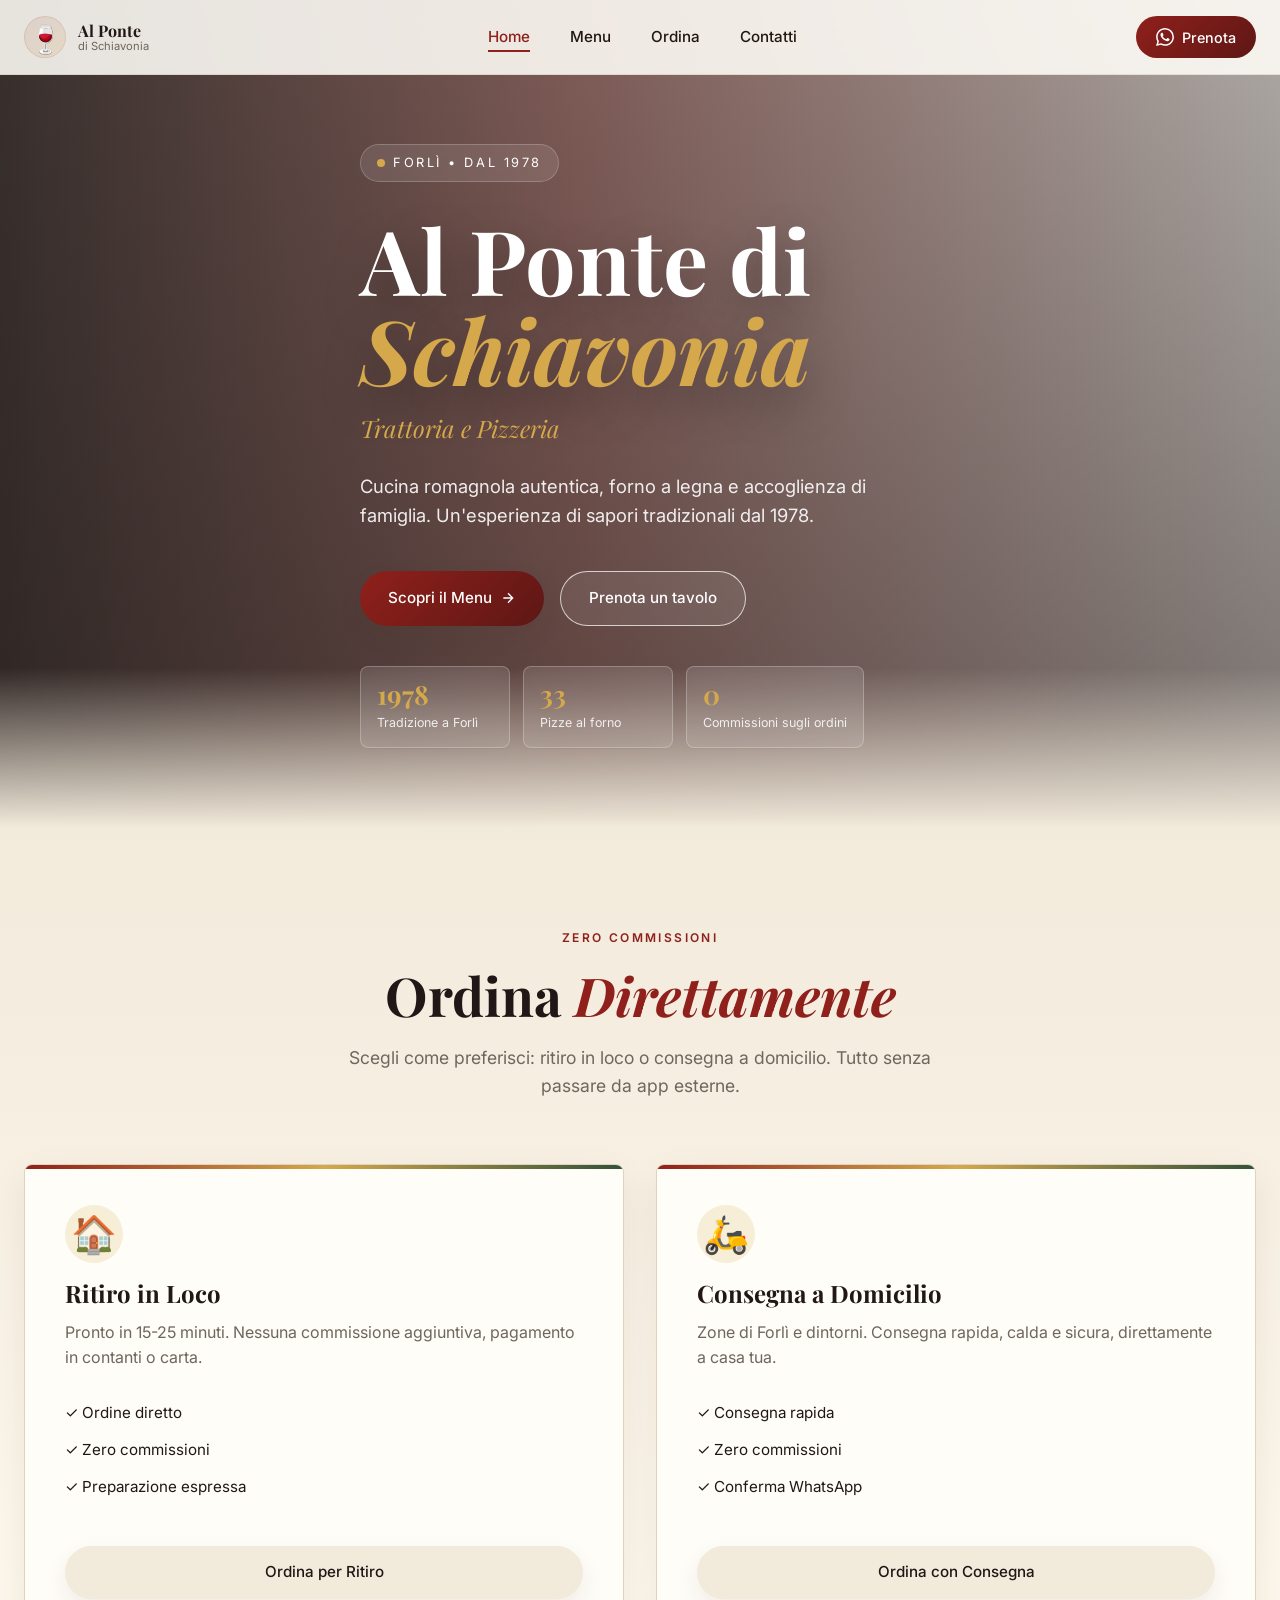
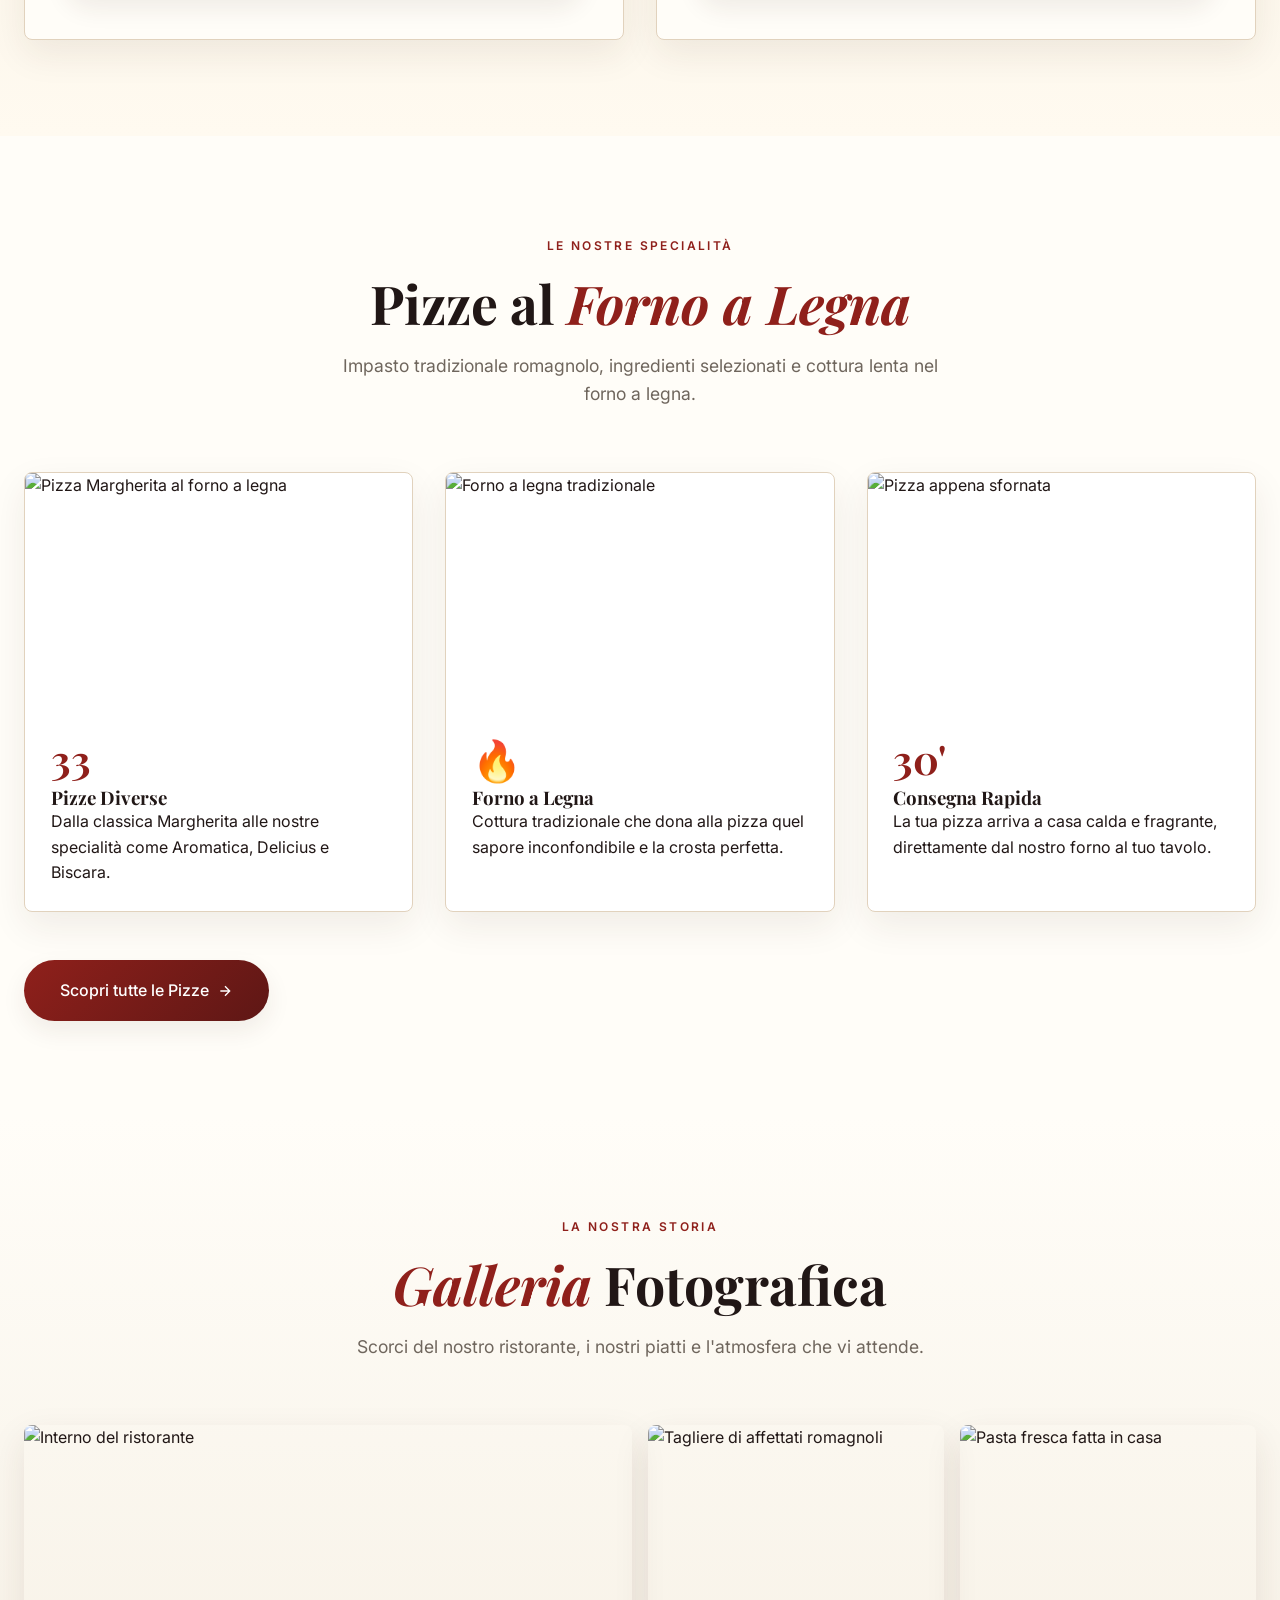
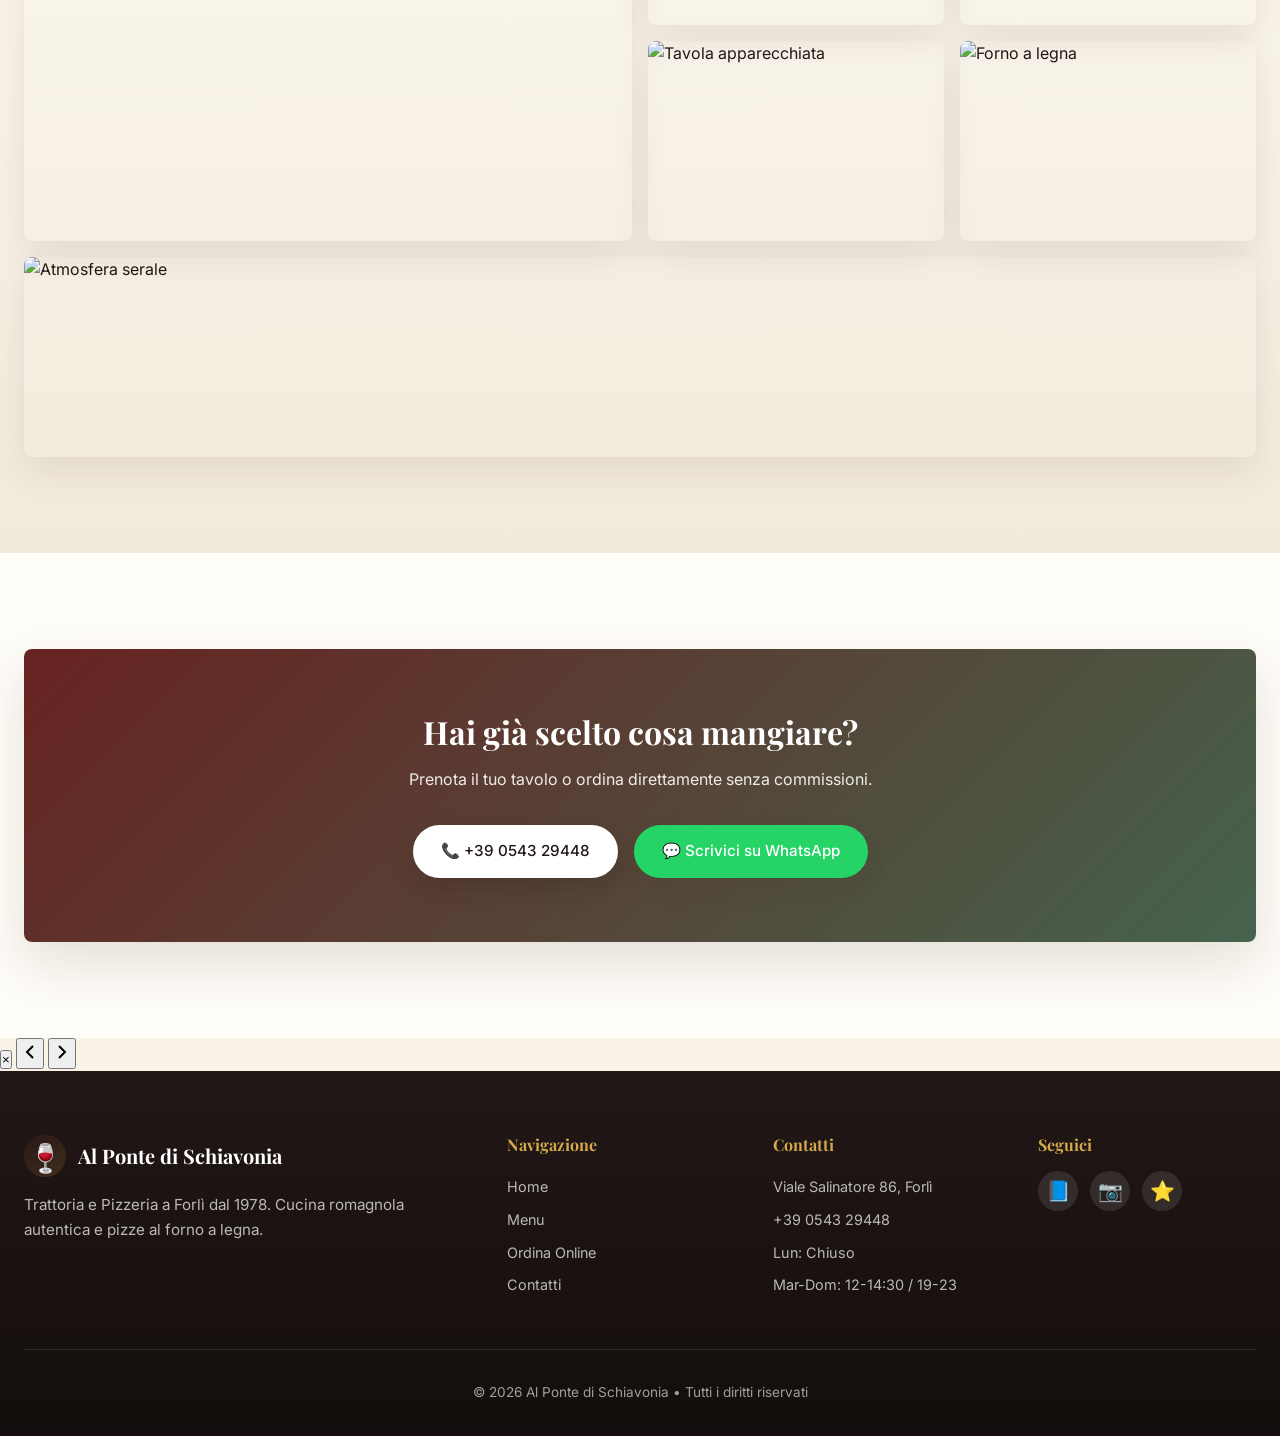
==== index.html @ 770dd326 "hjh  ponw" ====
<!DOCTYPE html>
<html lang="it">
<head>
    <meta charset="UTF-8">
    <meta name="viewport" content="width=device-width, initial-scale=1.0">
    
    <!-- SEO META TAGS -->
    <title>Al Ponte di Schiavonia | Trattoria e Pizzeria a Forlì dal 1978</title>
    <meta name="description" content="Trattoria e Pizzeria a Forlì dal 1978. Cucina romagnola autentica, 33 pizze al forno a legna, consegna a domicilio e ritiro in loco senza commissioni.">
    <meta name="keywords" content="trattoria forlì, pizzeria forlì, ristorante romagnolo, forno a legna, pizza consegna domicilio forlì, trattoria schiavonia">
    <meta name="author" content="Al Ponte di Schiavonia">
    <meta name="robots" content="index, follow">
    
    <!-- Open Graph -->
    <meta property="og:type" content="restaurant">
    <meta property="og:title" content="Al Ponte di Schiavonia | Trattoria e Pizzeria Forlì">
    <meta property="og:description" content="Cucina romagnola autentica dal 1978. Prenota o ordina direttamente senza commissioni.">
    <meta property="og:image" content="https://images.unsplash.com/photo-1555396273-367ea4eb4db5?w=1200&q=80">
    <meta property="og:url" content="https://al-ponte-di-schiavonia.it/">
    <meta property="og:locale" content="it_IT">
    
    <!-- Twitter Card -->
    <meta name="twitter:card" content="summary_large_image">
    <meta name="twitter:title" content="Al Ponte di Schiavonia">
    <meta name="twitter:description" content="Trattoria e Pizzeria a Forlì dal 1978">
    
    <!-- Favicon -->
    <link rel="icon" href="favicon.ico" sizes="any">
    <link rel="icon" type="image/png" href="images/favicon.png">
    <link rel="apple-touch-icon" href="images/apple-touch-icon.png">
    
    <!-- PWA -->
    <link rel="manifest" href="manifest.json">
    <meta name="theme-color" content="#8B1A1A">
    
    <!-- Schema.org -->
    <script type="application/ld+json">
    {
        "@context": "https://schema.org",
        "@type": "Restaurant",
        "name": "Al Ponte di Schiavonia",
        "image": "https://images.unsplash.com/photo-1555396273-367ea4eb4db5?w=1200&q=80",
        "url": "https://al-ponte-di-schiavonia.it/",
        "telephone": "+39054329448",
        "priceRange": "€€",
        "servesCuisine": ["Romagnola", "Italiana", "Pizza"],
        "address": {
            "@type": "PostalAddress",
            "streetAddress": "Viale Salinatore 86",
            "addressLocality": "Forlì",
            "addressRegion": "FC",
            "postalCode": "47121",
            "addressCountry": "IT"
        },
        "openingHoursSpecification": [{
            "@type": "OpeningHoursSpecification",
            "dayOfWeek": ["Tuesday","Wednesday","Thursday","Friday","Saturday","Sunday"],
            "opens": "12:00",
            "closes": "14:30"
        },{
            "@type": "OpeningHoursSpecification",
            "dayOfWeek": ["Tuesday","Wednesday","Thursday","Friday","Saturday","Sunday"],
            "opens": "19:00",
            "closes": "23:00"
        }],
        "menu": "https://al-ponte-di-schiavonia.it/menu.html",
        "acceptsReservations": "True"
    }
    </script>
    
    <link rel="preconnect" href="https://fonts.googleapis.com">
    <link rel="preconnect" href="https://fonts.gstatic.com" crossorigin>
    <link href="https://fonts.googleapis.com/css2?family=Playfair+Display:wght@400;700;900&family=Inter:wght@300;400;500;600;700&display=swap" rel="stylesheet">
    <link rel="stylesheet" href="css/styles.css">
</head>
<body>

<!-- NAVBAR STICKY -->
<nav class="navbar" id="navbar">
    <div class="container nav-container">
        <a href="index.html" class="logo">
            <span class="logo-icon">🍷</span>
            <span class="logo-text">Al Ponte<br><small>di Schiavonia</small></span>
        </a>
        <ul class="nav-links">
            <li><a href="index.html" class="active">Home</a></li>
            <li><a href="menu.html">Menu</a></li>
            <li><a href="ordina.html">Ordina</a></li>
            <li><a href="contatti.html">Contatti</a></li>
        </ul>
        <a href="https://wa.me/39054329448?text=Salve,%20vorrei%20prenotare%20un%20tavolo" class="btn-prenota-nav" target="_blank" rel="noopener">
            <svg width="18" height="18" viewBox="0 0 24 24" fill="currentColor"><path d="M17.472 14.382c-.297-.149-1.758-.867-2.03-.967-.273-.099-.471-.148-.67.15-.197.297-.767.966-.94 1.164-.173.199-.347.223-.644.075-.297-.15-1.255-.463-2.39-1.475-.883-.788-1.48-1.761-1.653-2.059-.173-.297-.018-.458.13-.606.134-.133.298-.347.446-.52.149-.174.198-.298.298-.497.099-.198.05-.371-.025-.52-.075-.149-.669-1.612-.916-2.207-.242-.579-.487-.5-.669-.51-.173-.008-.371-.01-.57-.01-.198 0-.52.074-.792.372-.272.297-1.04 1.016-1.04 2.479 0 1.462 1.065 2.875 1.213 3.074.149.198 2.096 3.2 5.077 4.487.709.306 1.262.489 1.694.625.712.227 1.36.195 1.871.118.571-.085 1.758-.719 2.006-1.413.248-.694.248-1.289.173-1.413-.074-.124-.272-.198-.57-.347m-5.421 7.403h-.004a9.87 9.87 0 01-5.031-1.378l-.361-.214-3.741.982.998-3.648-.235-.374a9.86 9.86 0 01-1.51-5.26c.001-5.45 4.436-9.884 9.888-9.884 2.64 0 5.122 1.03 6.988 2.898a9.825 9.825 0 012.893 6.994c-.003 5.45-4.437 9.884-9.885 9.884m8.413-18.297A11.815 11.815 0 0012.05 0C5.495 0 .16 5.335.157 11.892c0 2.096.547 4.142 1.588 5.945L.057 24l6.305-1.654a11.882 11.882 0 005.683 1.448h.005c6.554 0 11.89-5.335 11.893-11.893a11.821 11.821 0 00-3.48-8.413Z"/></svg>
            Prenota
        </a>
        <button class="mobile-menu-btn" aria-label="Menu">
            <span></span><span></span><span></span>
        </button>
    </div>
</nav>

<!-- MOBILE MENU -->
<div class="mobile-menu" id="mobileMenu">
    <a href="index.html">Home</a>
    <a href="menu.html">Menu</a>
    <a href="ordina.html">Ordina</a>
    <a href="contatti.html">Contatti</a>
    <a href="https://wa.me/39054329448" class="btn-whatsapp">Prenota su WhatsApp</a>
</div>

<!-- HERO SECTION -->
<header class="hero">
    <div class="hero-overlay"></div>
    <div class="container hero-content animate-fade-in">
        <div class="hero-badge">
            <span class="badge-dot"></span>
            FORLÌ • DAL 1978
        </div>
        <h1 class="hero-title">Al Ponte di<br><em>Schiavonia</em></h1>
        <p class="hero-subtitle">Trattoria e Pizzeria</p>
        <p class="hero-description">Cucina romagnola autentica, forno a legna e accoglienza di famiglia. Un'esperienza di sapori tradizionali dal 1978.</p>
        <div class="hero-cta">
            <a href="menu.html" class="btn btn-primary">
                Scopri il Menu
                <svg width="16" height="16" viewBox="0 0 24 24" fill="none" stroke="currentColor" stroke-width="2"><path d="M5 12h14M12 5l7 7-7 7"/></svg>
            </a>
            <a href="https://wa.me/39054329448?text=Salve,%20vorrei%20prenotare%20un%20tavolo" class="btn btn-outline" target="_blank" rel="noopener">
                Prenota un tavolo
            </a>
        </div>
        <div class="hero-facts" aria-label="Punti di forza del ristorante">
            <div class="hero-fact">
                <strong>1978</strong>
                <span>Tradizione a Forlì</span>
            </div>
            <div class="hero-fact">
                <strong>33</strong>
                <span>Pizze al forno</span>
            </div>
            <div class="hero-fact">
                <strong>0</strong>
                <span>Commissioni sugli ordini</span>
            </div>
        </div>
    </div>
    <div class="hero-scroll">
        <span>Scorri</span>
        <div class="scroll-line"></div>
    </div>
</header>

<!-- ORDINA DIRETTAMENTE -->
<section class="section-order">
    <div class="container">
        <div class="section-header animate-on-scroll">
            <span class="section-label">ZERO COMMISSIONI</span>
            <h2 class="section-title">Ordina <em>Direttamente</em></h2>
            <p class="section-subtitle">Scegli come preferisci: ritiro in loco o consegna a domicilio. Tutto senza passare da app esterne.</p>
        </div>
        
        <div class="order-grid">
            <div class="order-card animate-on-scroll">
                <div class="order-icon">🏠</div>
                <h3>Ritiro in Loco</h3>
                <p>Pronto in 15-25 minuti. Nessuna commissione aggiuntiva, pagamento in contanti o carta.</p>
                <ul class="order-features">
                    <li>✓ Ordine diretto</li>
                    <li>✓ Zero commissioni</li>
                    <li>✓ Preparazione espressa</li>
                </ul>
                <a href="https://wa.me/39054329448?text=Salve,%20vorrei%20ritirare%20un%20ordine" class="btn btn-card" target="_blank" rel="noopener">Ordina per Ritiro</a>
            </div>
            
            <div class="order-card animate-on-scroll" data-delay="100">
                <div class="order-icon">🛵</div>
                <h3>Consegna a Domicilio</h3>
                <p>Zone di Forlì e dintorni. Consegna rapida, calda e sicura, direttamente a casa tua.</p>
                <ul class="order-features">
                    <li>✓ Consegna rapida</li>
                    <li>✓ Zero commissioni</li>
                    <li>✓ Conferma WhatsApp</li>
                </ul>
                <a href="https://wa.me/39054329448?text=Salve,%20vorrei%20ordinare%20con%20consegna" class="btn btn-card" target="_blank" rel="noopener">Ordina con Consegna</a>
            </div>
        </div>
    </div>
</section>

<!-- SPECIALITÀ -->
<section class="section-specialty">
    <div class="container">
        <div class="section-header animate-on-scroll">
            <span class="section-label">LE NOSTRE SPECIALITÀ</span>
            <h2 class="section-title">Pizze al <em>Forno a Legna</em></h2>
            <p class="section-subtitle">Impasto tradizionale romagnolo, ingredienti selezionati e cottura lenta nel forno a legna.</p>
        </div>
        
        <div class="specialty-grid">
            <div class="specialty-card animate-on-scroll">
                <div class="specialty-image">
                    <img loading="lazy" src="https://images.unsplash.com/photo-1574071318508-1cdbab80d002?w=800&q=80" alt="Pizza Margherita al forno a legna">
                </div>
                <div class="specialty-info">
                    <div class="specialty-number">33</div>
                    <h3>Pizze Diverse</h3>
                    <p>Dalla classica Margherita alle nostre specialità come Aromatica, Delicius e Biscara.</p>
                </div>
            </div>
            
            <div class="specialty-card animate-on-scroll" data-delay="100">
                <div class="specialty-image">
                    <img loading="lazy" src="https://images.unsplash.com/photo-1555072956-7758afb20e8f?w=800&q=80" alt="Forno a legna tradizionale">
                </div>
                <div class="specialty-info">
                    <div class="specialty-number">🔥</div>
                    <h3>Forno a Legna</h3>
                    <p>Cottura tradizionale che dona alla pizza quel sapore inconfondibile e la crosta perfetta.</p>
                </div>
            </div>
            
            <div class="specialty-card animate-on-scroll" data-delay="200">
                <div class="specialty-image">
                    <img loading="lazy" src="https://images.unsplash.com/photo-1565299624946-b28f40a0ae38?w=800&q=80" alt="Pizza appena sfornata">
                </div>
                <div class="specialty-info">
                    <div class="specialty-number">30'</div>
                    <h3>Consegna Rapida</h3>
                    <p>La tua pizza arriva a casa calda e fragrante, direttamente dal nostro forno al tuo tavolo.</p>
                </div>
            </div>
        </div>
        
        <div class="text-center mt-4 animate-on-scroll">
            <a href="menu.html#pizze" class="btn btn-primary btn-large">
                Scopri tutte le Pizze
                <svg width="16" height="16" viewBox="0 0 24 24" fill="none" stroke="currentColor" stroke-width="2"><path d="M5 12h14M12 5l7 7-7 7"/></svg>
            </a>
        </div>
    </div>
</section>

<!-- GALLERIA FOTOGRAFICA -->
<section class="section-gallery">
    <div class="container">
        <div class="section-header animate-on-scroll">
            <span class="section-label">LA NOSTRA STORIA</span>
            <h2 class="section-title"><em>Galleria</em> Fotografica</h2>
            <p class="section-subtitle">Scorci del nostro ristorante, i nostri piatti e l'atmosfera che vi attende.</p>
        </div>
        
        <div class="gallery-grid">
            <div class="gallery-item gallery-large animate-on-scroll">
                <img loading="lazy" src="https://images.unsplash.com/photo-1517248135467-4c7edcad34c4?w=1200&q=80" alt="Interno del ristorante">
            </div>
            <div class="gallery-item animate-on-scroll" data-delay="100">
                <img loading="lazy" src="https://images.unsplash.com/photo-1565958011703-44f9829ba187?w=600&q=80" alt="Tagliere di affettati romagnoli">
            </div>
            <div class="gallery-item animate-on-scroll" data-delay="200">
                <img loading="lazy" src="https://images.unsplash.com/photo-1571997478779-2adcbbe9ab2f?w=600&q=80" alt="Pasta fresca fatta in casa">
            </div>
            <div class="gallery-item animate-on-scroll" data-delay="100">
                <img loading="lazy" src="https://images.unsplash.com/photo-1414235077428-338989a2e8c0?w=600&q=80" alt="Tavola apparecchiata">
            </div>
            <div class="gallery-item animate-on-scroll" data-delay="200">
                <img loading="lazy" src="https://images.unsplash.com/photo-1514933651103-005eec06c04b?w=600&q=80" alt="Forno a legna">
            </div>
            <div class="gallery-item gallery-wide animate-on-scroll" data-delay="300">
                <img loading="lazy" src="https://images.unsplash.com/photo-1555396273-367ea4eb4db5?w=1200&q=80" alt="Atmosfera serale">
            </div>
        </div>
    </div>
</section>

<!-- CTA FINALE -->
<section class="section-cta">
    <div class="container">
        <div class="cta-box animate-on-scroll">
            <h2>Hai già scelto cosa mangiare?</h2>
            <p>Prenota il tuo tavolo o ordina direttamente senza commissioni.</p>
            <div class="cta-buttons">
                <a href="tel:+39054329448" class="btn btn-light">
                    📞 +39 0543 29448
                </a>
                <a href="https://wa.me/39054329448" class="btn btn-whatsapp" target="_blank" rel="noopener">
                    💬 Scrivici su WhatsApp
                </a>
            </div>
        </div>
    </div>
</section>

<!-- FOOTER -->
<!-- LIGHTBOX GALLERY -->
<div class="lightbox" id="lightbox" role="dialog" aria-modal="true" aria-label="Galleria immagini">
    <button class="lightbox-close" aria-label="Chiudi">&times;</button>
    <button class="lightbox-nav lightbox-prev" aria-label="Precedente">
        <svg width="24" height="24" viewBox="0 0 24 24" fill="none" stroke="currentColor" stroke-width="2"><path d="M15 18l-6-6 6-6"/></svg>
    </button>
    <button class="lightbox-nav lightbox-next" aria-label="Successiva">
        <svg width="24" height="24" viewBox="0 0 24 24" fill="none" stroke="currentColor" stroke-width="2"><path d="M9 18l6-6-6-6"/></svg>
    </button>
    <div class="lightbox-content">
        <img id="lightboxImage" src="" alt="">
        <div class="lightbox-caption" id="lightboxCaption"></div>
    </div>
    <div class="lightbox-counter" id="lightboxCounter"></div>
</div>

<footer class="footer">
    <div class="container">
        <div class="footer-grid">
            <div class="footer-col">
                <div class="footer-logo">
                    <span class="logo-icon">🍷</span>
                    <span>Al Ponte di Schiavonia</span>
                </div>
                <p>Trattoria e Pizzeria a Forlì dal 1978. Cucina romagnola autentica e pizze al forno a legna.</p>
            </div>
            <div class="footer-col">
                <h4>Navigazione</h4>
                <ul>
                    <li><a href="index.html">Home</a></li>
                    <li><a href="menu.html">Menu</a></li>
                    <li><a href="ordina.html">Ordina Online</a></li>
                    <li><a href="contatti.html">Contatti</a></li>
                </ul>
            </div>
            <div class="footer-col">
                <h4>Contatti</h4>
                <ul>
                    <li>Viale Salinatore 86, Forlì</li>
                    <li><a href="tel:+39054329448">+39 0543 29448</a></li>
                    <li>Lun: Chiuso</li>
                    <li>Mar-Dom: 12-14:30 / 19-23</li>
                </ul>
            </div>
            <div class="footer-col">
                <h4>Seguici</h4>
                <div class="social-links">
                    <a href="#" aria-label="Facebook">📘</a>
                    <a href="#" aria-label="Instagram">📷</a>
                    <a href="#" aria-label="TripAdvisor">⭐</a>
                </div>
            </div>
        </div>
        <div class="footer-bottom">
            <p>© 2026 Al Ponte di Schiavonia • Tutti i diritti riservati</p>
        </div>
    </div>
</footer>

<script src="js/main.js"></script>
</body>
</html>
---- css/styles.css ----
/* ========================================
   RESET & VARIABILI
======================================== */
*, *::before, *::after {
    margin: 0;
    padding: 0;
    box-sizing: border-box;
}

:root {
    --primary: #8f201b;
    --primary-dark: #5e1715;
    --secondary: #d4a84b;
    --accent: #31523a;
    --dark: #211716;
    --light: #fbf8f1;
    --cream: #f2eadb;
    --paper: #fffdf8;
    --gray: #6f665d;
    --gray-light: #e7dccb;
    --border: #e1d2bd;
    --shadow: 0 14px 36px rgba(67, 39, 30, 0.08);
    --shadow-hover: 0 22px 54px rgba(67, 39, 30, 0.14);
    --radius: 8px;
    --transition: all 0.4s cubic-bezier(0.16, 1, 0.3, 1);
    --whatsapp: #25D366;
    --whatsapp-dark: #128C7E;
}

html {
    scroll-behavior: smooth;
}

body {
    font-family: 'Inter', sans-serif;
    color: var(--dark);
    background:
        linear-gradient(180deg, rgba(255, 253, 248, 0.98), rgba(248, 241, 229, 0.95));
    line-height: 1.6;
    overflow-x: hidden;
}

img {
    max-width: 100%;
    height: auto;
    display: block;
}

a {
    color: inherit;
    text-decoration: none;
}

.container {
    max-width: 1280px;
    margin: 0 auto;
    padding: 0 1.5rem;
}

/* Typography */
h1, h2, h3, h4 {
    font-family: 'Playfair Display', serif;
    font-weight: 700;
    line-height: 1.2;
    letter-spacing: 0;
}

em {
    font-style: italic;
    color: var(--primary);
}

.section-label {
    display: inline-block;
    font-family: 'Inter', sans-serif;
    font-size: 0.75rem;
    font-weight: 600;
    letter-spacing: 0.2em;
    color: var(--primary);
    margin-bottom: 1rem;
    text-transform: uppercase;
}

.section-label.light {
    color: var(--secondary);
}

.section-title {
    font-size: 3.35rem;
    margin-bottom: 1rem;
}

.section-subtitle {
    font-size: 1.1rem;
    color: var(--gray);
    max-width: 600px;
    margin: 0 auto;
}

.section-header {
    text-align: center;
    margin-bottom: 4rem;
}

/* ========================================
   NAVBAR STICKY
======================================== */
.navbar {
    position: fixed;
    top: 0;
    left: 0;
    right: 0;
    z-index: 1000;
    background: rgba(255, 253, 248, 0.88);
    backdrop-filter: blur(20px);
    -webkit-backdrop-filter: blur(20px);
    transition: var(--transition);
    border-bottom: 1px solid rgba(139, 99, 68, 0.14);
}

.navbar.scrolled {
    background: rgba(255, 253, 248, 0.96);
    border-bottom: 1px solid rgba(139, 99, 68, 0.18);
    box-shadow: 0 10px 28px rgba(67, 39, 30, 0.07);
}

.nav-container {
    display: flex;
    align-items: center;
    justify-content: space-between;
    padding: 1rem 1.5rem;
}

.logo {
    display: flex;
    align-items: center;
    gap: 0.75rem;
    font-family: 'Playfair Display', serif;
    font-weight: 700;
}

.logo-icon {
    font-size: 1.75rem;
    width: 42px;
    height: 42px;
    border-radius: 50%;
    display: grid;
    place-items: center;
    background: linear-gradient(145deg, rgba(143, 32, 27, 0.1), rgba(212, 168, 75, 0.18));
    box-shadow: inset 0 0 0 1px rgba(143, 32, 27, 0.1);
}

.logo-text {
    display: flex;
    flex-direction: column;
    line-height: 1.1;
}

.logo-text small {
    font-size: 0.7rem;
    color: var(--gray);
    font-weight: 400;
    font-family: 'Inter', sans-serif;
}

.nav-links {
    display: flex;
    gap: 2.5rem;
    list-style: none;
}

.nav-links a {
    font-size: 0.95rem;
    font-weight: 500;
    color: var(--dark);
    position: relative;
    transition: color 0.3s;
}

.nav-links a::after {
    content: '';
    position: absolute;
    bottom: -6px;
    left: 0;
    width: 0;
    height: 2px;
    background: var(--primary);
    transition: width 0.3s;
}

.nav-links a:hover,
.nav-links a.active {
    color: var(--primary);
}

.nav-links a.active::after,
.nav-links a:hover::after {
    width: 100%;
}

.btn-prenota-nav {
    background: linear-gradient(135deg, var(--primary), var(--primary-dark));
    color: white;
    padding: 0.6rem 1.25rem;
    border-radius: 50px;
    font-size: 0.9rem;
    font-weight: 500;
    display: flex;
    align-items: center;
    gap: 0.5rem;
    transition: var(--transition);
}

.btn-prenota-nav:hover {
    background: var(--primary-dark);
    transform: translateY(-2px);
}

.mobile-menu-btn {
    display: none;
    background: none;
    border: none;
    cursor: pointer;
    padding: 0.5rem;
    flex-direction: column;
    gap: 5px;
}

.mobile-menu-btn span {
    display: block;
    width: 24px;
    height: 2px;
    background: var(--dark);
    transition: var(--transition);
}

.mobile-menu {
    position: fixed;
    top: 0;
    right: -100%;
    width: 85%;
    max-width: 400px;
    height: 100vh;
    background: white;
    z-index: 2000;
    padding: 5rem 2rem 2rem;
    display: flex;
    flex-direction: column;
    gap: 1.5rem;
    transition: right 0.4s cubic-bezier(0.16, 1, 0.3, 1);
    box-shadow: -10px 0 40px rgba(0,0,0,0.1);
}

.mobile-menu.active {
    right: 0;
}

.mobile-menu a {
    font-size: 1.25rem;
    font-weight: 500;
    padding: 1rem 0;
    border-bottom: 1px solid var(--gray-light);
}

.mobile-menu .btn-whatsapp {
    background: var(--whatsapp);
    color: white;
    text-align: center;
    padding: 1rem;
    border-radius: var(--radius);
    border: none;
    margin-top: 1rem;
}

/* ========================================
   BUTTONS
======================================== */
.btn {
    display: inline-flex;
    align-items: center;
    gap: 0.5rem;
    padding: 0.9rem 1.75rem;
    border-radius: 50px;
    font-weight: 500;
    font-size: 0.95rem;
    border: none;
    cursor: pointer;
    transition: var(--transition);
    font-family: 'Inter', sans-serif;
    box-shadow: 0 10px 24px rgba(67, 39, 30, 0.08);
}

.btn-primary {
    background: linear-gradient(135deg, var(--primary), var(--primary-dark));
    color: white;
}

.btn-primary:hover {
    background: var(--primary-dark);
    transform: translateY(-2px);
    box-shadow: 0 10px 30px rgba(139, 26, 26, 0.3);
}

.btn-outline {
    background: rgba(255, 255, 255, 0.08);
    color: white;
    border: 1px solid rgba(255, 255, 255, 0.72);
    box-shadow: none;
}

.btn-outline:hover {
    background: white;
    color: var(--dark);
}

.btn-light {
    background: white;
    color: var(--dark);
    box-shadow: 0 10px 26px rgba(35, 23, 22, 0.18);
}

.btn-whatsapp {
    background: var(--whatsapp);
    color: white;
}

.btn-whatsapp:hover {
    background: var(--whatsapp-dark);
    transform: translateY(-2px);
}

.btn-card {
    background: var(--cream);
    color: var(--dark);
    width: 100%;
    justify-content: center;
    margin-top: 1.5rem;
}

.btn-card:hover {
    background: var(--primary);
    color: white;
}

.btn-large {
    padding: 1.1rem 2.25rem;
    font-size: 1rem;
}

.btn-full {
    width: 100%;
    justify-content: center;
}

/* ========================================
   HERO
======================================== */
.hero {
    min-height: 92vh;
    background:
        linear-gradient(90deg, rgba(26, 17, 15, 0.86) 0%, rgba(79, 25, 20, 0.68) 45%, rgba(26, 17, 15, 0.3) 100%),
        url('https://images.unsplash.com/photo-1555396273-367ea4eb4db5?w=1920&q=85') center/cover;
    display: flex;
    align-items: center;
    position: relative;
    color: white;
    overflow: hidden;
}

.hero-overlay {
    position: absolute;
    inset: 0;
    background:
        linear-gradient(180deg, rgba(33, 23, 22, 0.08) 0%, rgba(33, 23, 22, 0.44) 100%);
}

.hero::after {
    content: '';
    position: absolute;
    left: 0;
    right: 0;
    bottom: 0;
    height: 160px;
    background: linear-gradient(180deg, transparent, var(--cream));
    pointer-events: none;
}

.hero-content {
    position: relative;
    z-index: 2;
    padding-top: 4rem;
    max-width: 760px;
}

.hero-badge {
    display: inline-flex;
    align-items: center;
    gap: 0.5rem;
    background: rgba(255,255,255,0.1);
    backdrop-filter: blur(10px);
    padding: 0.5rem 1rem;
    border-radius: 50px;
    font-size: 0.8rem;
    letter-spacing: 0.2em;
    margin-bottom: 2rem;
    border: 1px solid rgba(255,255,255,0.2);
}

.badge-dot {
    width: 8px;
    height: 8px;
    background: var(--secondary);
    border-radius: 50%;
    animation: pulse 2s infinite;
}

@keyframes pulse {
    0%, 100% { opacity: 1; }
    50% { opacity: 0.5; }
}

.hero-title {
    font-size: 5.6rem;
    line-height: 1;
    margin-bottom: 1rem;
    text-wrap: balance;
    text-shadow: 0 16px 46px rgba(0, 0, 0, 0.35);
}

.hero-title em {
    color: var(--secondary);
    font-style: italic;
}

.hero-subtitle {
    font-family: 'Playfair Display', serif;
    font-size: 1.5rem;
    color: var(--secondary);
    margin-bottom: 1.5rem;
    font-style: italic;
}

.hero-description {
    font-size: 1.15rem;
    max-width: 560px;
    margin-bottom: 2.5rem;
    opacity: 0.9;
}

.hero-cta {
    display: flex;
    gap: 1rem;
    flex-wrap: wrap;
}

.hero-facts {
    display: flex;
    gap: 0.8rem;
    flex-wrap: wrap;
    margin-top: 2.5rem;
}

.hero-fact {
    min-width: 150px;
    padding: 0.9rem 1rem;
    border: 1px solid rgba(255, 255, 255, 0.24);
    border-radius: var(--radius);
    background: rgba(255, 253, 248, 0.11);
    backdrop-filter: blur(14px);
}

.hero-fact strong {
    display: block;
    font-family: 'Playfair Display', serif;
    font-size: 1.65rem;
    line-height: 1;
    color: var(--secondary);
}

.hero-fact span {
    display: block;
    margin-top: 0.35rem;
    font-size: 0.78rem;
    color: rgba(255, 255, 255, 0.86);
}

.hero-scroll {
    position: absolute;
    bottom: 3rem;
    left: 50%;
    transform: translateX(-50%);
    display: none;
    flex-direction: column;
    align-items: center;
    gap: 0.5rem;
    font-size: 0.8rem;
    letter-spacing: 0.2em;
    opacity: 0.8;
    z-index: 2;
}

.scroll-line {
    width: 1px;
    height: 60px;
    background: linear-gradient(to bottom, white, transparent);
    animation: scrollLine 2s ease-in-out infinite;
}

@keyframes scrollLine {
    0%, 100% { transform: scaleY(1); }
    50% { transform: scaleY(0.5); transform-origin: top; }
}

/* ========================================
   SECTIONS
======================================== */
section {
    padding: 6rem 0;
}

.section-order {
    background:
        linear-gradient(180deg, var(--cream) 0%, #fffaf0 100%);
}

.order-grid {
    display: grid;
    grid-template-columns: repeat(auto-fit, minmax(320px, 1fr));
    gap: 2rem;
}

.order-card {
    background: var(--paper);
    padding: 2.5rem;
    border-radius: var(--radius);
    border: 1px solid var(--border);
    box-shadow: var(--shadow);
    transition: var(--transition);
    position: relative;
    overflow: hidden;
}

.order-card::before {
    content: '';
    position: absolute;
    top: 0;
    left: 0;
    right: 0;
    height: 4px;
    background: linear-gradient(90deg, var(--primary), var(--secondary), var(--accent));
}

.order-card:hover {
    transform: translateY(-8px);
    box-shadow: var(--shadow-hover);
}

.order-icon {
    width: 58px;
    height: 58px;
    display: grid;
    place-items: center;
    border-radius: 50%;
    background: rgba(212, 168, 75, 0.18);
    font-size: 2.3rem;
    margin-bottom: 1rem;
}

.order-card h3 {
    font-size: 1.5rem;
    margin-bottom: 0.75rem;
}

.order-card p {
    color: var(--gray);
    margin-bottom: 1.5rem;
}

.order-features {
    list-style: none;
    margin-bottom: 1rem;
}

.order-features li {
    padding: 0.4rem 0;
    color: var(--dark);
    font-size: 0.95rem;
}

/* SPECIALTY */
.section-specialty {
    background: var(--paper);
}

.specialty-grid {
    display: grid;
    grid-template-columns: repeat(auto-fit, minmax(280px, 1fr));
    gap: 2rem;
    margin-bottom: 3rem;
}

.specialty-card {
    background: white;
    border-radius: var(--radius);
    overflow: hidden;
    transition: var(--transition);
    border: 1px solid var(--border);
    box-shadow: var(--shadow);
}

.specialty-card:hover {
    transform: translateY(-8px);
    box-shadow: var(--shadow-hover);
}

.specialty-image {
    height: 240px;
    overflow: hidden;
}

.specialty-image img {
    width: 100%;
    height: 100%;
    object-fit: cover;
    transition: transform 0.6s;
}

.specialty-card:hover .specialty-image img {
    transform: scale(1.1);
}

.specialty-info {
    padding: 1.6rem;
}

.specialty-number {
    font-family: 'Playfair Display', serif;
    font-size: 2.5rem;
    font-weight: 700;
    color: var(--primary);
    line-height: 1;
    margin-bottom: 0.5rem;
}

/* GALLERY */
.section-gallery {
    background:
        linear-gradient(180deg, var(--paper), var(--cream));
}

.gallery-grid {
    display: grid;
    grid-template-columns: repeat(4, 1fr);
    grid-auto-rows: 200px;
    gap: 1rem;
}

.gallery-item {
    border-radius: var(--radius);
    overflow: hidden;
    position: relative;
    cursor: pointer;
    box-shadow: 0 14px 36px rgba(67, 39, 30, 0.1);
}

.gallery-item::after {
    content: '';
    position: absolute;
    inset: 0;
    background: linear-gradient(180deg, transparent 45%, rgba(33, 23, 22, 0.2));
    opacity: 0;
    transition: var(--transition);
}

.gallery-item:hover::after {
    opacity: 1;
}

.gallery-item img {
    width: 100%;
    height: 100%;
    object-fit: cover;
    transition: transform 0.6s;
}

.gallery-item:hover img {
    transform: scale(1.08);
}

.gallery-large {
    grid-column: span 2;
    grid-row: span 2;
}

.gallery-wide {
    grid-column: span 4;
}

/* CTA */
.section-cta {
    background: var(--paper);
}

.cta-box {
    background:
        linear-gradient(135deg, rgba(95, 23, 21, 0.95), rgba(49, 82, 58, 0.9)),
        url('https://images.unsplash.com/photo-1514933651103-005eec06c04b?w=1400&q=80') center/cover;
    color: white;
    padding: 4rem 2rem;
    border-radius: var(--radius);
    text-align: center;
    box-shadow: var(--shadow-hover);
}

.cta-box h2 {
    font-size: 2rem;
    margin-bottom: 1rem;
    color: white;
}

.cta-box p {
    margin-bottom: 2rem;
    opacity: 0.9;
}

.cta-buttons {
    display: flex;
    gap: 1rem;
    justify-content: center;
    flex-wrap: wrap;
}

/* ========================================
   PAGE HEROES
======================================== */
.page-hero {
    padding: 8.5rem 0 4.75rem;
    background:
        linear-gradient(135deg, rgba(94, 23, 21, 0.92), rgba(33, 23, 22, 0.72)),
        url('https://images.unsplash.com/photo-1498579150354-977475b7ea0b?w=1600&q=82') center/cover;
    color: white;
    text-align: center;
    position: relative;
    overflow: hidden;
}

.page-hero::after {
    content: '';
    position: absolute;
    left: 0;
    right: 0;
    bottom: 0;
    height: 80px;
    background: linear-gradient(180deg, transparent, rgba(251, 248, 241, 0.92));
    pointer-events: none;
}

.page-hero .container {
    position: relative;
    z-index: 1;
}

.page-title {
    font-size: 3.8rem;
    color: white;
    margin-bottom: 1rem;
}

.page-title em {
    color: var(--secondary);
}

.page-subtitle {
    opacity: 0.9;
    font-size: 1.1rem;
}

/* ========================================
   MENU PAGE
======================================== */
.menu-filters {
    position: sticky;
    top: 70px;
    z-index: 100;
    background: rgba(255, 253, 248, 0.94);
    backdrop-filter: blur(16px);
    border-bottom: 1px solid var(--border);
    padding: 1rem 0;
    overflow-x: auto;
    box-shadow: 0 10px 24px rgba(67, 39, 30, 0.06);
}

.menu-filters .container {
    display: flex;
    gap: 0.5rem;
    white-space: nowrap;
}

.filter-btn {
    background: rgba(255, 255, 255, 0.76);
    border: 1px solid var(--border);
    padding: 0.5rem 1rem;
    border-radius: 50px;
    font-size: 0.85rem;
    cursor: pointer;
    transition: var(--transition);
    font-family: 'Inter', sans-serif;
    white-space: nowrap;
}

.filter-btn:hover {
    border-color: var(--primary);
    color: var(--primary);
}

.filter-btn.active {
    background: linear-gradient(135deg, var(--primary), var(--primary-dark));
    color: white;
    border-color: var(--primary);
    box-shadow: 0 10px 20px rgba(143, 32, 27, 0.18);
}

.filter-btn span {
    opacity: 0.7;
    margin-left: 0.25rem;
    font-size: 0.75rem;
}

.menu-main {
    padding: 3.5rem 0 5rem;
}

.menu-section {
    margin-bottom: 5rem;
}

.menu-category-header {
    margin-bottom: 2rem;
}

.menu-category-header h2 {
    font-size: 2.5rem;
    margin-bottom: 0.5rem;
}

.category-divider {
    width: 60px;
    height: 3px;
    background: var(--secondary);
    margin-top: 0.5rem;
}

.menu-grid {
    display: grid;
    grid-template-columns: repeat(auto-fill, minmax(320px, 1fr));
    gap: 2rem;
    scroll-margin-top: 160px;
}

.menu-item {
    background: var(--paper);
    border-radius: var(--radius);
    overflow: hidden;
    box-shadow: var(--shadow);
    transition: var(--transition);
    display: flex;
    flex-direction: column;
    border: 1px solid var(--border);
}

.menu-item:hover {
    transform: translateY(-5px);
    box-shadow: var(--shadow-hover);
}

.menu-item-image {
    height: 220px;
    overflow: hidden;
    position: relative;
}

.menu-item-image img {
    width: 100%;
    height: 100%;
    object-fit: cover;
    transition: transform 0.5s;
}

.menu-item:hover .menu-item-image img {
    transform: scale(1.08);
}

.badge-spicy,
.badge-premium {
    position: absolute;
    top: 1rem;
    right: 1rem;
    background: white;
    padding: 0.4rem 0.8rem;
    border-radius: 50px;
    font-size: 0.75rem;
    font-weight: 600;
    box-shadow: var(--shadow);
}

.menu-item-content {
    padding: 1.45rem;
    flex: 1;
    display: flex;
    flex-direction: column;
}

.menu-item-header {
    display: flex;
    justify-content: space-between;
    align-items: flex-start;
    gap: 1rem;
    margin-bottom: 0.75rem;
}

.menu-item-header h3 {
    font-size: 1.2rem;
    flex: 1;
    color: #19100f;
}

.price {
    font-family: 'Playfair Display', serif;
    font-size: 1.25rem;
    font-weight: 700;
    color: var(--primary);
    white-space: nowrap;
    background: rgba(143, 32, 27, 0.08);
    padding: 0.2rem 0.55rem;
    border-radius: 50px;
}

.menu-item-content p {
    color: var(--gray);
    font-size: 0.9rem;
    margin-bottom: 1rem;
    flex: 1;
}

.allergens {
    display: flex;
    gap: 0.5rem;
    flex-wrap: wrap;
    margin-bottom: 1rem;
}

.allergen {
    background: rgba(49, 82, 58, 0.08);
    padding: 0.25rem 0.6rem;
    border-radius: 50px;
    font-size: 0.7rem;
    color: var(--accent);
}

.btn-add-to-cart {
    background: linear-gradient(135deg, var(--dark), #3a2521);
    color: white;
    border: none;
    padding: 0.75rem;
    border-radius: 50px;
    cursor: pointer;
    font-family: 'Inter', sans-serif;
    font-weight: 500;
    transition: var(--transition);
    margin-top: auto;
}

.btn-add-to-cart:hover {
    background: var(--primary);
    transform: scale(1.02);
}

.btn-customize {
    background: var(--dark);
    display: flex;
    align-items: center;
    justify-content: center;
    gap: 0.4rem;
}

.btn-customize:hover {
    background: linear-gradient(135deg, var(--accent), #243e2b);
}

.btn-customize-order {
    background: #25D366;
    color: white;
    font-size: 1rem;
}

.btn-customize-order:hover {
    background: #128C7E;
}

.btn-show-all {
    background: transparent;
    border: 2px solid var(--primary);
    color: var(--primary);
    padding: 0.9rem 2rem;
    border-radius: 50px;
    cursor: pointer;
    font-weight: 500;
    transition: var(--transition);
    font-family: 'Inter', sans-serif;
}

.btn-show-all:hover {
    background: var(--primary);
    color: white;
}

.allergens-disclaimer {
    background: var(--cream);
    padding: 1.5rem;
    border-radius: var(--radius);
    margin-top: 3rem;
    text-align: center;
}

/* FLOATING CART */
.floating-cart {
    position: fixed;
    bottom: 2rem;
    right: 2rem;
    background: linear-gradient(135deg, var(--primary), var(--primary-dark));
    color: white;
    width: 60px;
    height: 60px;
    border-radius: 50%;
    display: flex;
    align-items: center;
    justify-content: center;
    box-shadow: 0 16px 34px rgba(143, 32, 27, 0.34);
    cursor: pointer;
    z-index: 999;
    transition: var(--transition);
    opacity: 0;
    pointer-events: none;
}

.floating-cart.active {
    opacity: 1;
    pointer-events: all;
}

.floating-cart:hover {
    transform: scale(1.1);
}

.cart-count {
    position: absolute;
    top: -5px;
    right: -5px;
    background: var(--secondary);
    color: var(--dark);
    width: 24px;
    height: 24px;
    border-radius: 50%;
    display: flex;
    align-items: center;
    justify-content: center;
    font-size: 0.75rem;
    font-weight: 700;
}

/* ========================================
   ORDER PAGE
======================================== */
.order-page {
    padding: 3.5rem 0 5rem;
    background:
        linear-gradient(180deg, rgba(251, 248, 241, 0.7), rgba(242, 234, 219, 0.85));
}

.order-layout {
    display: grid;
    grid-template-columns: 1fr 400px;
    gap: 3rem;
    align-items: flex-start;
}

.order-menu h2 {
    font-size: 1.75rem;
    margin-bottom: 1.5rem;
    padding-bottom: 0.5rem;
    border-bottom: 2px solid var(--border);
    color: var(--dark);
}

.order-items {
    display: grid;
    grid-template-columns: repeat(auto-fill, minmax(200px, 1fr));
    gap: 1rem;
    margin-bottom: 3rem;
}

.order-item {
    background: var(--paper);
    padding: 1rem;
    border-radius: var(--radius);
    box-shadow: var(--shadow);
    transition: var(--transition);
    display: flex;
    flex-direction: column;
    gap: 0.5rem;
    border: 1px solid var(--border);
    min-height: 118px;
}

.order-item:hover {
    transform: translateY(-3px);
    box-shadow: var(--shadow-hover);
}

.order-item-name {
    font-weight: 600;
    font-size: 0.95rem;
}

.order-item-bottom {
    display: flex;
    justify-content: space-between;
    align-items: center;
    margin-top: auto;
}

.order-item-price {
    color: var(--primary);
    font-weight: 700;
}

.btn-add-small {
    background: linear-gradient(135deg, var(--primary), var(--primary-dark));
    color: white;
    border: none;
    width: 32px;
    height: 32px;
    border-radius: 50%;
    cursor: pointer;
    font-size: 1.2rem;
    line-height: 1;
    transition: var(--transition);
}

.btn-add-small:hover {
    background: var(--primary-dark);
    transform: scale(1.1);
}

/* CART */
.order-cart {
    background: var(--paper);
    border-radius: var(--radius);
    padding: 1.5rem;
    box-shadow: var(--shadow);
    position: sticky;
    top: 100px;
    max-height: calc(100vh - 120px);
    overflow-y: auto;
    border: 1px solid var(--border);
}

.cart-header {
    display: flex;
    justify-content: space-between;
    align-items: center;
    padding-bottom: 1rem;
    border-bottom: 1px solid var(--border);
    margin-bottom: 1rem;
}

.cart-header h3 {
    font-size: 1.25rem;
}

.cart-clear {
    background: rgba(143, 32, 27, 0.08);
    border: none;
    color: var(--primary);
    cursor: pointer;
    font-size: 0.85rem;
    text-decoration: none;
    font-family: 'Inter', sans-serif;
    padding: 0.35rem 0.65rem;
    border-radius: 50px;
}

.cart-items {
    margin-bottom: 1.5rem;
    min-height: 100px;
}

.cart-empty {
    text-align: center;
    padding: 2rem 1rem;
    color: var(--gray);
}

.cart-empty svg {
    margin: 0 auto 1rem;
    opacity: 0.3;
}

.cart-item {
    display: flex;
    justify-content: space-between;
    align-items: center;
    padding: 0.75rem 0;
    border-bottom: 1px solid var(--border);
}

.cart-item-info {
    flex: 1;
}

.cart-item-name {
    font-size: 0.9rem;
    font-weight: 500;
}

.cart-item-price {
    font-size: 0.8rem;
    color: var(--gray);
}

.cart-item-controls {
    display: flex;
    align-items: center;
    gap: 0.5rem;
}

.qty-btn {
    background: var(--cream);
    border: none;
    width: 28px;
    height: 28px;
    border-radius: 50%;
    cursor: pointer;
    font-weight: 600;
    transition: var(--transition);
    font-family: 'Inter', sans-serif;
}

.qty-btn:hover {
    background: var(--primary);
    color: white;
}

.cart-item-qty {
    font-weight: 600;
    min-width: 20px;
    text-align: center;
}

.cart-summary {
    padding: 1rem 0;
    border-top: 2px solid var(--primary);
    margin-bottom: 1rem;
}

.summary-row {
    display: flex;
    justify-content: space-between;
    padding: 0.5rem 0;
}

.summary-row.total {
    font-size: 1.25rem;
    font-weight: 700;
    padding-top: 1rem;
    border-top: 1px solid var(--border);
    margin-top: 0.5rem;
}

.cart-form h4 {
    font-size: 1.1rem;
    margin-bottom: 1rem;
    padding-top: 1rem;
    border-top: 1px solid var(--border);
}

.form-group {
    margin-bottom: 1rem;
}

.form-group label {
    display: block;
    font-size: 0.85rem;
    font-weight: 500;
    margin-bottom: 0.4rem;
}

.form-group input,
.form-group textarea {
    width: 100%;
    padding: 0.75rem;
    border: 1px solid var(--border);
    border-radius: 8px;
    font-family: inherit;
    font-size: 0.95rem;
    transition: var(--transition);
    background: white;
}

.form-group input:focus,
.form-group textarea:focus {
    outline: none;
    border-color: var(--primary);
    box-shadow: 0 0 0 4px rgba(143, 32, 27, 0.08);
}

.radio-group {
    display: flex;
    flex-direction: column;
    gap: 0.5rem;
}

.radio-label {
    display: flex;
    align-items: center;
    gap: 0.5rem;
    padding: 0.75rem;
    border: 1px solid var(--border);
    border-radius: 8px;
    cursor: pointer;
    transition: var(--transition);
    background: white;
}

.radio-label:hover {
    border-color: var(--primary);
}

.radio-label input[type="radio"] {
    width: auto;
}

.form-disclaimer {
    font-size: 0.8rem;
    color: var(--gray);
    text-align: center;
    margin-top: 1rem;
}

button:disabled {
    opacity: 0.5;
    cursor: not-allowed;
}

/* ========================================
   CONTACTS PAGE
======================================== */
.contacts-page {
    padding: 4.5rem 0 5rem;
    background:
        linear-gradient(180deg, rgba(251, 248, 241, 0.7), rgba(255, 253, 248, 1));
}

.contacts-grid {
    display: grid;
    grid-template-columns: repeat(auto-fit, minmax(240px, 1fr));
    gap: 1.5rem;
    margin-bottom: 3rem;
}

.contact-card {
    background: var(--paper);
    padding: 2rem;
    border-radius: var(--radius);
    box-shadow: var(--shadow);
    text-align: center;
    transition: var(--transition);
    border: 1px solid var(--border);
}

.contact-card:hover {
    transform: translateY(-5px);
    box-shadow: var(--shadow-hover);
}

.contact-icon {
    width: 58px;
    height: 58px;
    display: grid;
    place-items: center;
    margin: 0 auto 1rem;
    border-radius: 50%;
    background: rgba(49, 82, 58, 0.08);
    font-size: 2rem;
}

.contact-card h3 {
    font-size: 1.25rem;
    margin-bottom: 0.5rem;
}

.contact-card p {
    color: var(--gray);
    margin-bottom: 1rem;
    font-size: 0.95rem;
}

.btn-link {
    color: var(--primary);
    font-weight: 500;
    display: inline-block;
    padding: 0.4rem 0;
    transition: var(--transition);
}

.btn-link:hover {
    color: var(--primary-dark);
}

.hours-list {
    list-style: none;
    text-align: left;
    margin-top: 1rem;
}

.hours-list li {
    display: flex;
    justify-content: space-between;
    padding: 0.5rem 0;
    border-bottom: 1px dashed var(--gray-light);
    font-size: 0.95rem;
}

.hours-list li:last-child {
    border-bottom: none;
}

.closed {
    color: var(--primary);
    font-weight: 700;
}

.map-container {
    border-radius: var(--radius);
    overflow: hidden;
    margin-bottom: 3rem;
    box-shadow: var(--shadow);
    border: 1px solid var(--border);
}

.map-container iframe {
    display: block;
}

/* ========================================
   FOOTER
======================================== */
.footer {
    background:
        linear-gradient(180deg, #211716, #130e0d);
    color: white;
    padding: 4rem 0 2rem;
}

.footer-grid {
    display: grid;
    grid-template-columns: 2fr 1fr 1fr 1fr;
    gap: 3rem;
    margin-bottom: 3rem;
}

.footer-logo {
    display: flex;
    align-items: center;
    gap: 0.75rem;
    font-family: 'Playfair Display', serif;
    font-size: 1.25rem;
    font-weight: 700;
    margin-bottom: 1rem;
}

.footer-col p {
    color: rgba(255,255,255,0.7);
    font-size: 0.95rem;
    line-height: 1.6;
}

.footer-col h4 {
    font-size: 1rem;
    margin-bottom: 1rem;
    color: var(--secondary);
}

.footer-col ul {
    list-style: none;
}

.footer-col ul li {
    padding: 0.3rem 0;
    color: rgba(255,255,255,0.7);
    font-size: 0.9rem;
}

.footer-col ul a {
    transition: color 0.3s;
}

.footer-col ul a:hover {
    color: var(--secondary);
}

.social-links {
    display: flex;
    gap: 0.75rem;
}

.social-links a {
    width: 40px;
    height: 40px;
    background: rgba(255,255,255,0.1);
    border-radius: 50%;
    display: flex;
    align-items: center;
    justify-content: center;
    font-size: 1.25rem;
    transition: var(--transition);
}

.social-links a:hover {
    background: var(--primary);
    transform: translateY(-3px);
}

.footer-bottom {
    padding-top: 2rem;
    border-top: 1px solid rgba(255,255,255,0.1);
    text-align: center;
    font-size: 0.85rem;
    color: rgba(255,255,255,0.6);
}

/* ========================================
   ANIMAZIONI
======================================== */
.animate-fade-in {
    animation: fadeInUp 1s cubic-bezier(0.16, 1, 0.3, 1);
}

@keyframes fadeInUp {
    from {
        opacity: 0;
        transform: translateY(40px);
    }
    to {
        opacity: 1;
        transform: translateY(0);
    }
}

.animate-on-scroll {
    opacity: 0;
    transform: translateY(30px);
    transition: opacity 0.8s ease, transform 0.8s cubic-bezier(0.16, 1, 0.3, 1);
}

.animate-on-scroll.visible {
    opacity: 1;
    transform: translateY(0);
}

/* ========================================
   RESPONSIVE
======================================== */
@media (max-width: 1024px) {
    .order-layout {
        grid-template-columns: 1fr;
    }
    
    .order-cart {
        position: static;
        max-height: none;
    }
    
    .footer-grid {
        grid-template-columns: 1fr 1fr;
    }
}

@media (max-width: 768px) {
    .nav-links,
    .btn-prenota-nav {
        display: none;
    }
    
    .mobile-menu-btn {
        display: flex;
    }
    
    section {
        padding: 4rem 0;
    }

    .section-title {
        font-size: 2.5rem;
    }

    .hero {
        min-height: 92vh;
    }

    .hero-title {
        font-size: 3.65rem;
    }

    .hero-facts {
        gap: 0.65rem;
        margin-top: 2rem;
    }

    .hero-fact {
        flex: 1 1 130px;
        min-width: 0;
    }
    
    .hero-cta {
        flex-direction: column;
        align-items: flex-start;
    }
    
    .hero-cta .btn {
        width: 100%;
        justify-content: center;
    }
    
    .gallery-grid {
        grid-template-columns: repeat(2, 1fr);
        grid-auto-rows: 150px;
    }
    
    .gallery-wide,
    .gallery-large {
        grid-column: span 2;
        grid-row: span 1;
    }
    
    .cta-buttons {
        flex-direction: column;
    }
    
    .cta-buttons .btn {
        width: 100%;
    }
    
    .footer-grid {
        grid-template-columns: 1fr;
        gap: 2rem;
    }
    
    .menu-grid {
        grid-template-columns: 1fr;
    }

    .page-title {
        font-size: 3rem;
    }
}

@media (max-width: 480px) {
    .container {
        padding: 0 1rem;
    }
    
    .hero-title {
        font-size: 3rem;
    }
    
    .page-title {
        font-size: 2.5rem;
    }

    .section-title {
        font-size: 2.2rem;
    }

    .hero-fact {
        flex-basis: 100%;
    }
    
    .floating-cart {
        bottom: 1rem;
        right: 1rem;
        width: 50px;
        height: 50px;
    }
}

/* ========================================
   MODALE PERSONALIZZAZIONE PIZZA
======================================== */
.modal-overlay {
    position: fixed;
    inset: 0;
    background: rgba(0,0,0,0.6);
    backdrop-filter: blur(4px);
    z-index: 3000;
    display: flex;
    align-items: center;
    justify-content: center;
    padding: 1rem;
    opacity: 0;
    visibility: hidden;
    transition: var(--transition);
}

.modal-overlay.active {
    opacity: 1;
    visibility: visible;
}

.modal {
    background: white;
    border-radius: var(--radius);
    width: 100%;
    max-width: 500px;
    max-height: 90vh;
    overflow-y: auto;
    transform: translateY(30px) scale(0.95);
    transition: var(--transition);
    box-shadow: 0 25px 80px rgba(0,0,0,0.3);
}

.modal-overlay.active .modal {
    transform: translateY(0) scale(1);
}

.modal-header {
    display: flex;
    justify-content: space-between;
    align-items: center;
    padding: 1.5rem;
    border-bottom: 1px solid var(--gray-light);
    position: sticky;
    top: 0;
    background: white;
    z-index: 1;
    border-radius: var(--radius) var(--radius) 0 0;
}

.modal-header h3 {
    font-size: 1.4rem;
    color: var(--dark);
}

.modal-close {
    background: var(--cream);
    border: none;
    width: 36px;
    height: 36px;
    border-radius: 50%;
    cursor: pointer;
    font-size: 1.2rem;
    display: flex;
    align-items: center;
    justify-content: center;
    transition: var(--transition);
}

.modal-close:hover {
    background: var(--primary);
    color: white;
}

.modal-body {
    padding: 1.5rem;
}

.modal-section {
    margin-bottom: 1.5rem;
}

.modal-section-title {
    font-size: 1rem;
    font-weight: 600;
    margin-bottom: 0.75rem;
    color: var(--dark);
    display: flex;
    align-items: center;
    gap: 0.5rem;
}

.modal-section-title .required {
    color: var(--primary);
    font-size: 0.75rem;
}

/* Extra Options */
.extra-list {
    display: flex;
    flex-direction: column;
    gap: 0.5rem;
}

.extra-item {
    display: flex;
    align-items: center;
    justify-content: space-between;
    padding: 0.75rem 1rem;
    border: 1px solid var(--gray-light);
    border-radius: 10px;
    cursor: pointer;
    transition: var(--transition);
}

.extra-item:hover {
    border-color: var(--primary);
}

.extra-item.selected {
    border-color: var(--primary);
    background: rgba(139, 26, 26, 0.05);
}

.extra-item input {
    display: none;
}

.extra-info {
    display: flex;
    align-items: center;
    gap: 0.75rem;
}

.extra-checkbox {
    width: 20px;
    height: 20px;
    border: 2px solid var(--gray-light);
    border-radius: 4px;
    display: flex;
    align-items: center;
    justify-content: center;
    transition: var(--transition);
    flex-shrink: 0;
}

.extra-item.selected .extra-checkbox {
    background: var(--primary);
    border-color: var(--primary);
    color: white;
}

.extra-name {
    font-weight: 500;
    font-size: 0.95rem;
}

.extra-price {
    font-weight: 600;
    color: var(--primary);
    font-size: 0.9rem;
    white-space: nowrap;
}

/* Remove Ingredients */
.remove-list {
    display: flex;
    flex-wrap: wrap;
    gap: 0.5rem;
}

.remove-chip {
    background: var(--cream);
    border: 1px solid var(--gray-light);
    padding: 0.5rem 1rem;
    border-radius: 50px;
    font-size: 0.85rem;
    cursor: pointer;
    transition: var(--transition);
}

.remove-chip:hover {
    border-color: var(--primary);
}

.remove-chip.selected {
    background: var(--primary);
    color: white;
    border-color: var(--primary);
}

.remove-chip input {
    display: none;
}

/* Notes */
.modal-notes textarea {
    width: 100%;
    padding: 0.75rem;
    border: 1px solid var(--gray-light);
    border-radius: 10px;
    font-family: inherit;
    font-size: 0.95rem;
    resize: vertical;
    min-height: 80px;
    transition: var(--transition);
}

.modal-notes textarea:focus {
    outline: none;
    border-color: var(--primary);
}

/* Modal Footer */
.modal-footer {
    padding: 1.5rem;
    border-top: 1px solid var(--gray-light);
    position: sticky;
    bottom: 0;
    background: white;
    border-radius: 0 0 var(--radius) var(--radius);
}

.modal-total {
    display: flex;
    justify-content: space-between;
    align-items: center;
    margin-bottom: 1rem;
    font-size: 1.1rem;
}

.modal-total-price {
    font-family: 'Playfair Display', serif;
    font-size: 1.5rem;
    font-weight: 700;
    color: var(--primary);
}

.btn-add-custom {
    width: 100%;
    padding: 1rem;
    background: var(--primary);
    color: white;
    border: none;
    border-radius: 50px;
    font-size: 1.05rem;
    font-weight: 600;
    cursor: pointer;
    transition: var(--transition);
    font-family: 'Inter', sans-serif;
    display: flex;
    align-items: center;
    justify-content: center;
    gap: 0.5rem;
}

.btn-add-custom:hover {
    background: var(--primary-dark);
    transform: translateY(-2px);
    box-shadow: 0 10px 30px rgba(139, 26, 26, 0.3);
}

/* Cart Item with Customization */
.cart-item-custom {
    font-size: 0.75rem;
    color: var(--gray);
    margin-top: 0.25rem;
}

/* Responsive Modale */
@media (max-width: 480px) {
    .modal {
        max-height: 95vh;
        margin: 0.5rem;
    }
    
    .modal-header,
    .modal-body,
    .modal-footer {
        padding: 1rem;
    }
}
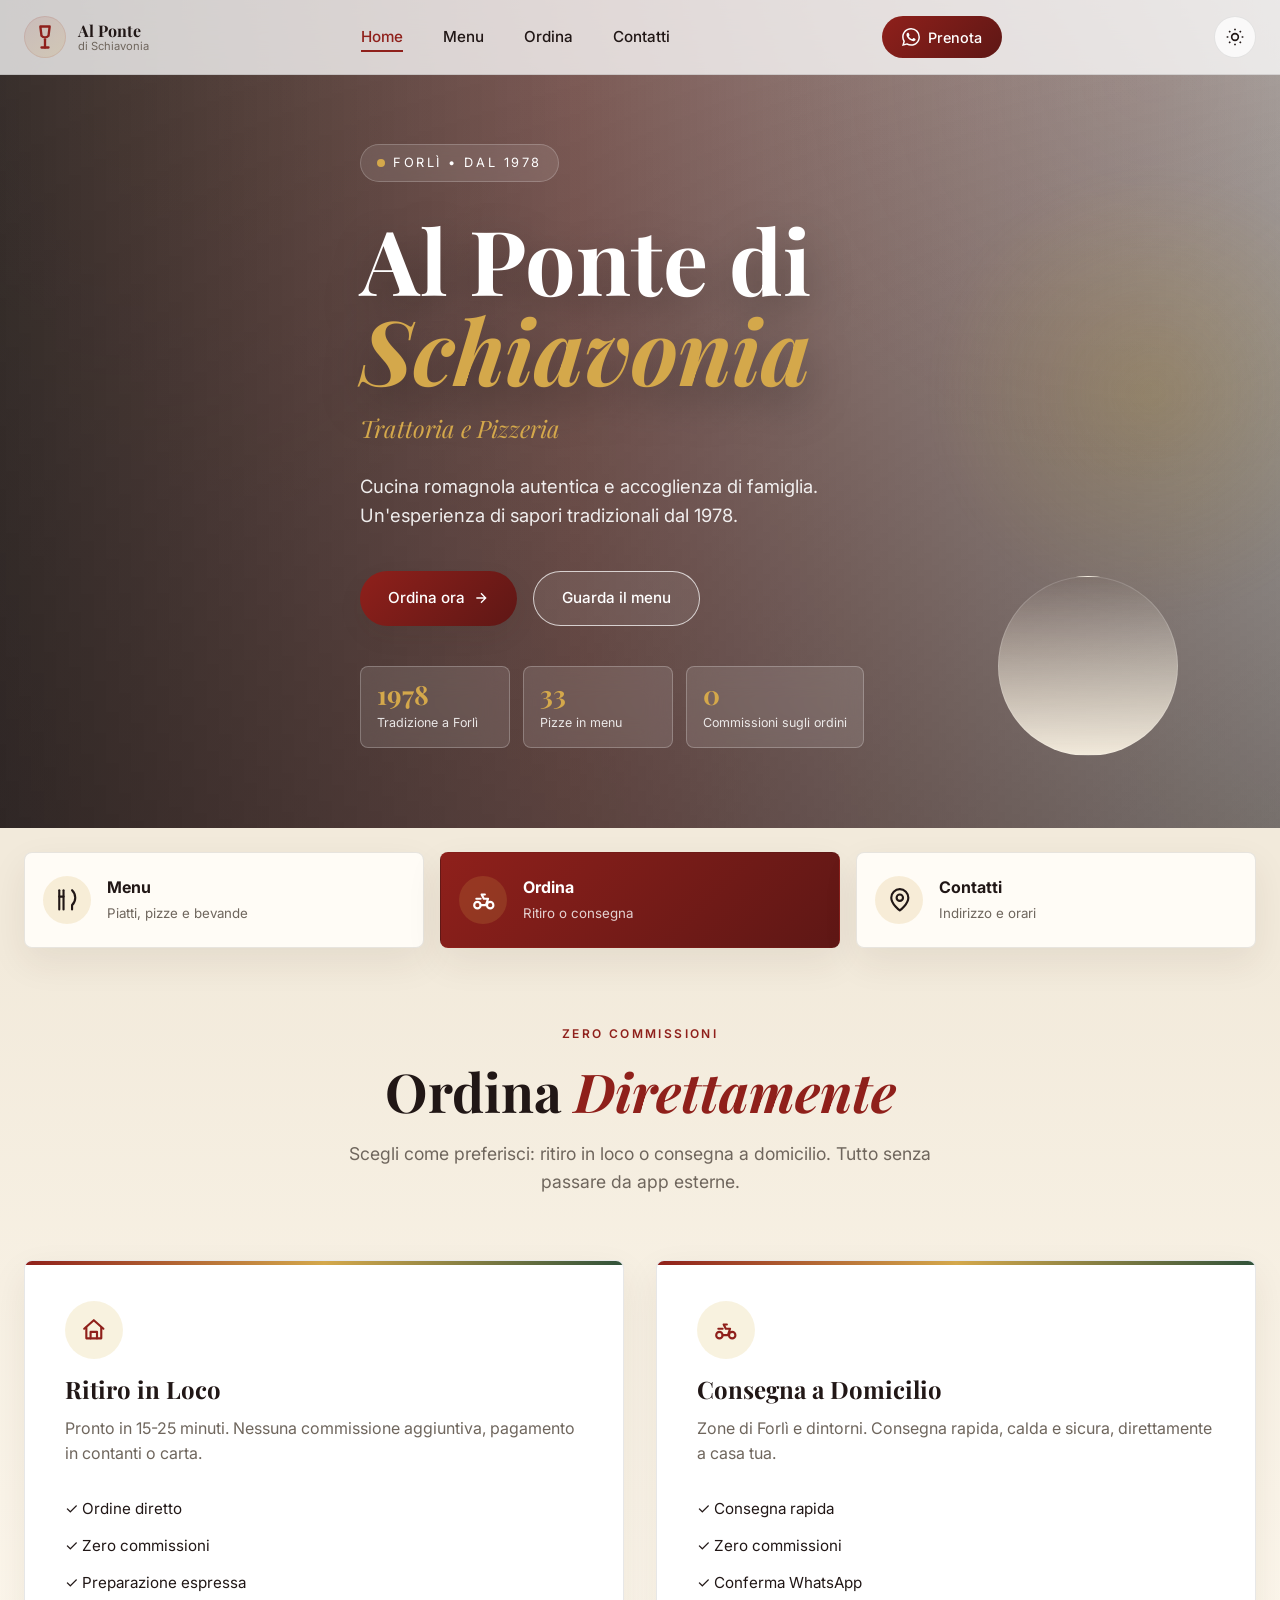
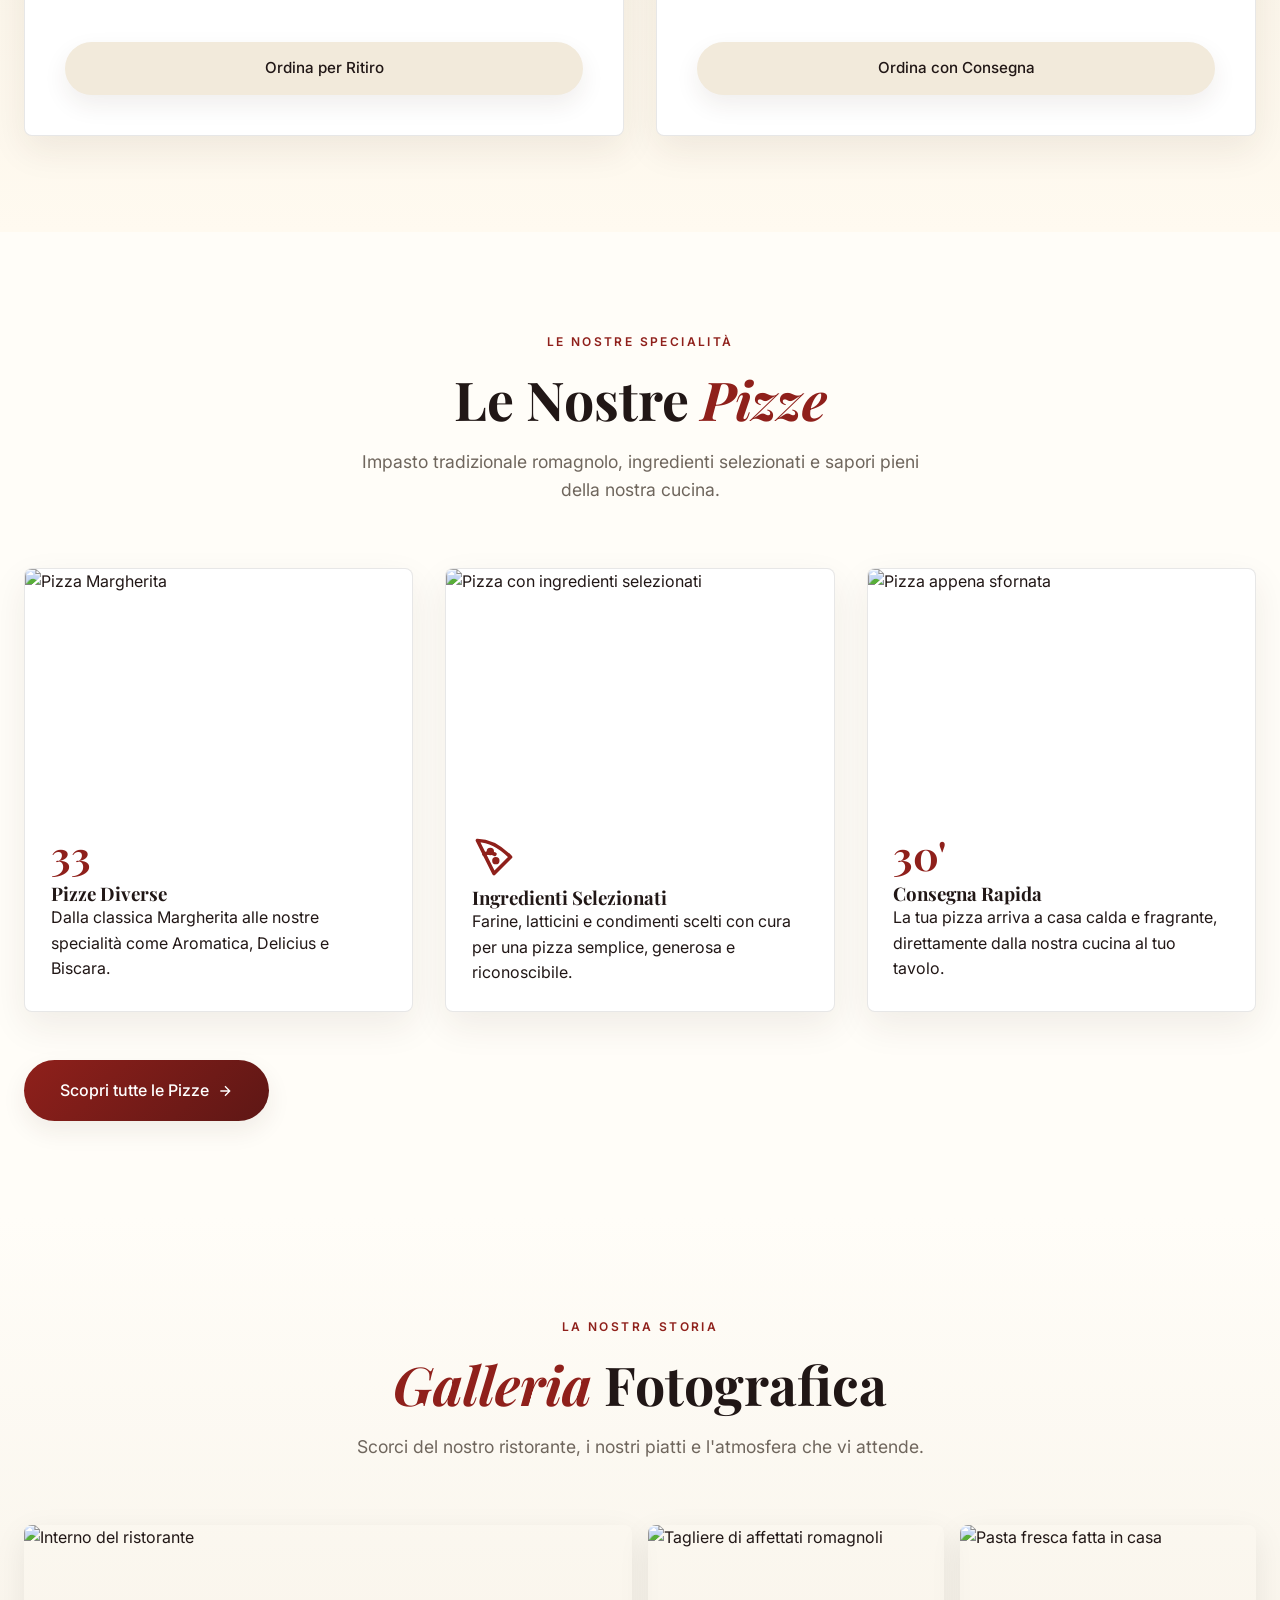
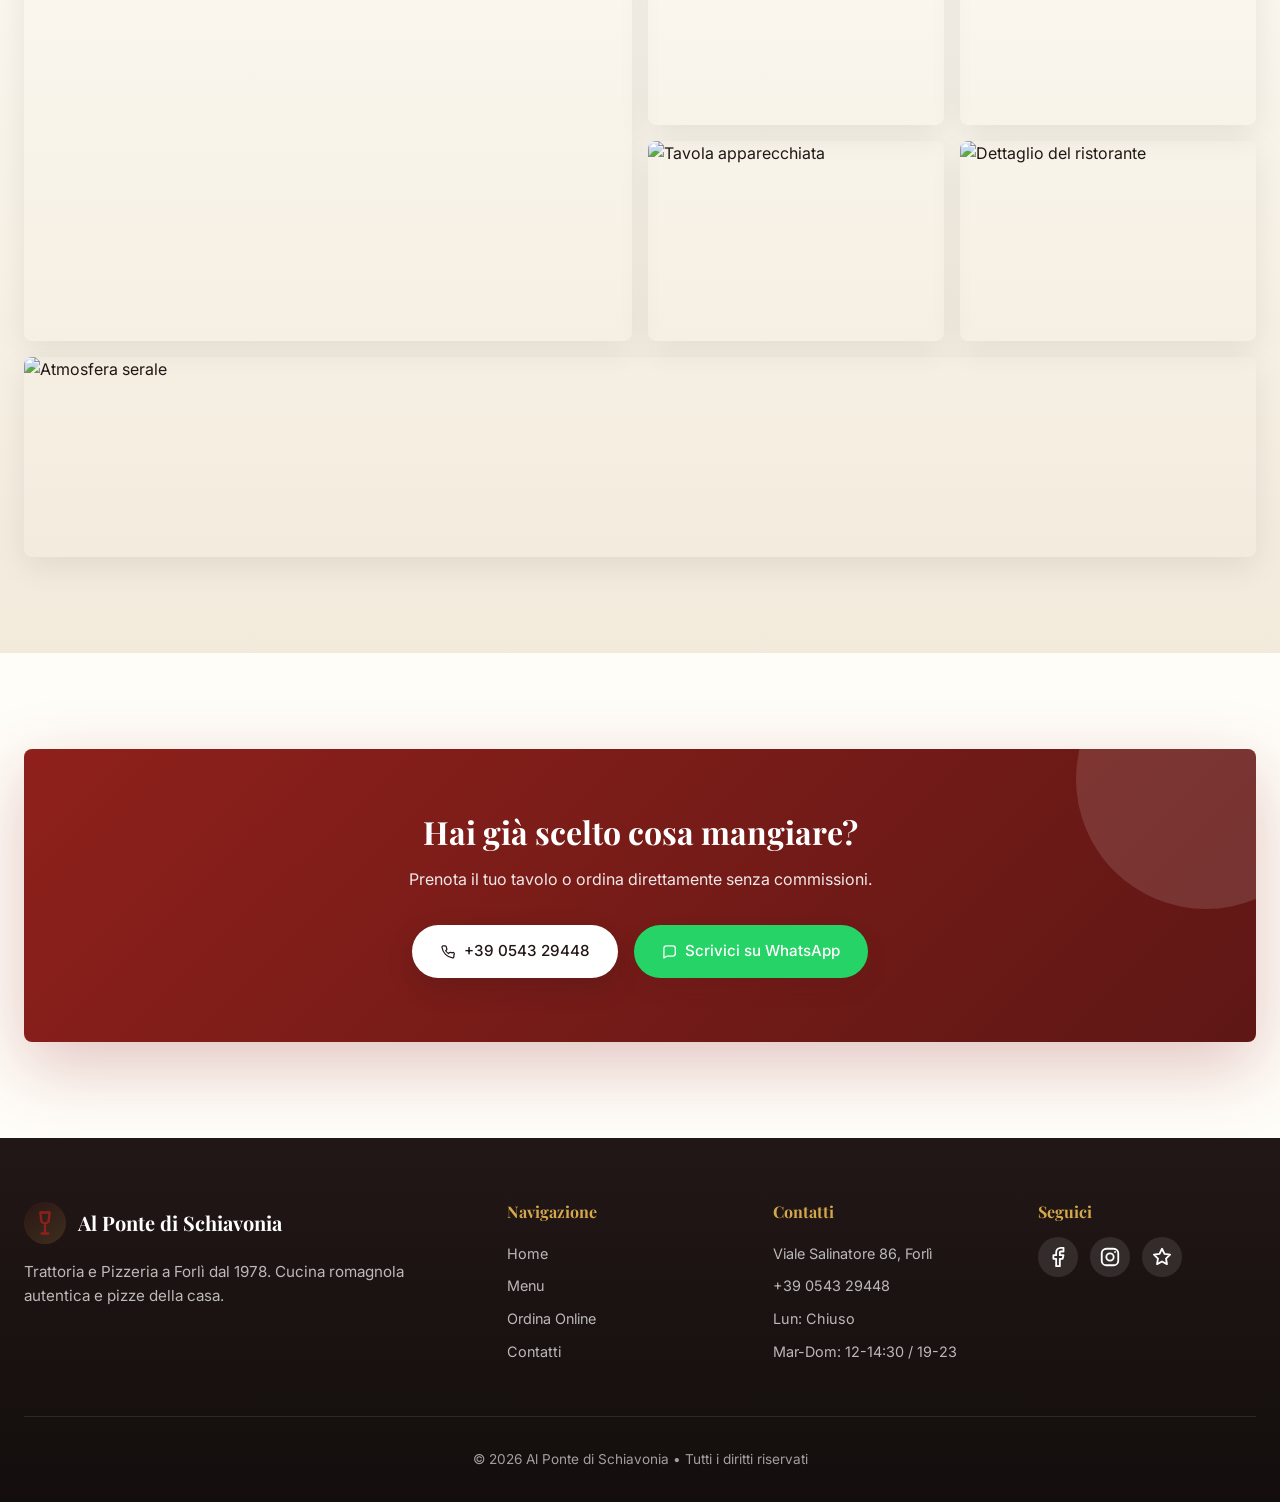
==== commit 8c339b2d: "update" ====
--- a/index.html
+++ b/index.html
@@ -6,8 +6,8 @@
     
     <!-- SEO META TAGS -->
     <title>Al Ponte di Schiavonia | Trattoria e Pizzeria a Forlì dal 1978</title>
-    <meta name="description" content="Trattoria e Pizzeria a Forlì dal 1978. Cucina romagnola autentica, 33 pizze al forno a legna, consegna a domicilio e ritiro in loco senza commissioni.">
-    <meta name="keywords" content="trattoria forlì, pizzeria forlì, ristorante romagnolo, forno a legna, pizza consegna domicilio forlì, trattoria schiavonia">
+    <meta name="description" content="Al Ponte di Schiavonia: trattoria romagnola e pizzeria a Forlì dal 1978. Menu con 33 pizze, cucina tipica, ordini diretti, ritiro e consegna a domicilio.">
+    <meta name="keywords" content="pizzeria Forlì, trattoria romagnola Forlì, ristorante Forlì, pizza domicilio Forlì, Al Ponte di Schiavonia, Viale Salinatore Forlì">
     <meta name="author" content="Al Ponte di Schiavonia">
     <meta name="robots" content="index, follow">
     
@@ -44,6 +44,7 @@
         "telephone": "+39054329448",
         "priceRange": "€€",
         "servesCuisine": ["Romagnola", "Italiana", "Pizza"],
+        "hasMap": "https://www.google.com/maps/search/?api=1&query=Viale+Salinatore+86,+47121+Forli+FC",
         "address": {
             "@type": "PostalAddress",
             "streetAddress": "Viale Salinatore 86",
@@ -51,6 +52,11 @@
             "addressRegion": "FC",
             "postalCode": "47121",
             "addressCountry": "IT"
+        },
+        "geo": {
+            "@type": "GeoCoordinates",
+            "latitude": 44.2223,
+            "longitude": 12.0401
         },
         "openingHoursSpecification": [{
             "@type": "OpeningHoursSpecification",
@@ -64,10 +70,15 @@
             "closes": "23:00"
         }],
         "menu": "https://al-ponte-di-schiavonia.it/menu.html",
-        "acceptsReservations": "True"
+        "acceptsReservations": true,
+        "sameAs": [
+            "https://www.google.com/maps/search/?api=1&query=Al+Ponte+di+Schiavonia+Forli"
+        ]
     }
     </script>
     
+    <link rel="preconnect" href="https://images.unsplash.com">
+    <link rel="preload" as="image" href="https://images.unsplash.com/photo-1555396273-367ea4eb4db5?w=1920&q=80" imagesrcset="https://images.unsplash.com/photo-1555396273-367ea4eb4db5?w=960&q=75 960w, https://images.unsplash.com/photo-1555396273-367ea4eb4db5?w=1920&q=80 1920w" imagesizes="100vw">
     <link rel="preconnect" href="https://fonts.googleapis.com">
     <link rel="preconnect" href="https://fonts.gstatic.com" crossorigin>
     <link href="https://fonts.googleapis.com/css2?family=Playfair+Display:wght@400;700;900&family=Inter:wght@300;400;500;600;700&display=swap" rel="stylesheet">
@@ -79,7 +90,7 @@
 <nav class="navbar" id="navbar">
     <div class="container nav-container">
         <a href="index.html" class="logo">
-            <span class="logo-icon">🍷</span>
+            <span class="logo-icon"><svg class="icon-svg" viewBox="0 0 24 24" fill="none" stroke="currentColor" stroke-width="2"><path d="M8 3h8l-1 8a4 4 0 0 1-6 0L8 3z"/><path d="M12 14v7"/><path d="M9 21h6"/></svg></span>
             <span class="logo-text">Al Ponte<br><small>di Schiavonia</small></span>
         </a>
         <ul class="nav-links">
@@ -117,14 +128,14 @@
         </div>
         <h1 class="hero-title">Al Ponte di<br><em>Schiavonia</em></h1>
         <p class="hero-subtitle">Trattoria e Pizzeria</p>
-        <p class="hero-description">Cucina romagnola autentica, forno a legna e accoglienza di famiglia. Un'esperienza di sapori tradizionali dal 1978.</p>
+        <p class="hero-description">Cucina romagnola autentica e accoglienza di famiglia. Un'esperienza di sapori tradizionali dal 1978.</p>
         <div class="hero-cta">
-            <a href="menu.html" class="btn btn-primary">
-                Scopri il Menu
+            <a href="ordina.html" class="btn btn-primary">
+                Ordina ora
                 <svg width="16" height="16" viewBox="0 0 24 24" fill="none" stroke="currentColor" stroke-width="2"><path d="M5 12h14M12 5l7 7-7 7"/></svg>
             </a>
-            <a href="https://wa.me/39054329448?text=Salve,%20vorrei%20prenotare%20un%20tavolo" class="btn btn-outline" target="_blank" rel="noopener">
-                Prenota un tavolo
+            <a href="menu.html" class="btn btn-outline">
+                Guarda il menu
             </a>
         </div>
         <div class="hero-facts" aria-label="Punti di forza del ristorante">
@@ -134,7 +145,7 @@
             </div>
             <div class="hero-fact">
                 <strong>33</strong>
-                <span>Pizze al forno</span>
+                <span>Pizze in menu</span>
             </div>
             <div class="hero-fact">
                 <strong>0</strong>
@@ -147,6 +158,35 @@
         <div class="scroll-line"></div>
     </div>
 </header>
+
+<!-- AZIONI RAPIDE -->
+<section class="quick-actions-section">
+    <div class="container">
+        <div class="quick-actions-grid">
+            <a href="menu.html" class="quick-action-card">
+                <span class="quick-action-icon"><svg class="icon-svg" viewBox="0 0 24 24" fill="none" stroke="currentColor" stroke-width="2"><path d="M4 3v18"/><path d="M8 3v18"/><path d="M4 9h4"/><path d="M16 3c2 2 3 4.5 3 7s-1 5-3 7v4"/></svg></span>
+                <span>
+                    <strong>Menu</strong>
+                    <small>Piatti, pizze e bevande</small>
+                </span>
+            </a>
+            <a href="ordina.html" class="quick-action-card quick-action-primary">
+                <span class="quick-action-icon"><svg class="icon-svg" viewBox="0 0 24 24" fill="none" stroke="currentColor" stroke-width="2"><circle cx="6" cy="17" r="3"/><circle cx="18" cy="17" r="3"/><path d="M9 17h5l2-6h-4l-2-4h3"/><path d="M5 11h4"/></svg></span>
+                <span>
+                    <strong>Ordina</strong>
+                    <small>Ritiro o consegna</small>
+                </span>
+            </a>
+            <a href="contatti.html" class="quick-action-card">
+                <span class="quick-action-icon"><svg class="icon-svg" viewBox="0 0 24 24" fill="none" stroke="currentColor" stroke-width="2"><path d="M20 10c0 6-8 12-8 12S4 16 4 10a8 8 0 1 1 16 0z"/><circle cx="12" cy="10" r="3"/></svg></span>
+                <span>
+                    <strong>Contatti</strong>
+                    <small>Indirizzo e orari</small>
+                </span>
+            </a>
+        </div>
+    </div>
+</section>
 
 <!-- ORDINA DIRETTAMENTE -->
 <section class="section-order">
@@ -159,7 +199,7 @@
         
         <div class="order-grid">
             <div class="order-card animate-on-scroll">
-                <div class="order-icon">🏠</div>
+                <div class="order-icon"><svg class="icon-svg" viewBox="0 0 24 24" fill="none" stroke="currentColor" stroke-width="2"><path d="M3 11l9-8 9 8"/><path d="M5 10v10h14V10"/><path d="M9 20v-6h6v6"/></svg></div>
                 <h3>Ritiro in Loco</h3>
                 <p>Pronto in 15-25 minuti. Nessuna commissione aggiuntiva, pagamento in contanti o carta.</p>
                 <ul class="order-features">
@@ -171,7 +211,7 @@
             </div>
             
             <div class="order-card animate-on-scroll" data-delay="100">
-                <div class="order-icon">🛵</div>
+                <div class="order-icon"><svg class="icon-svg" viewBox="0 0 24 24" fill="none" stroke="currentColor" stroke-width="2"><circle cx="6" cy="17" r="3"/><circle cx="18" cy="17" r="3"/><path d="M9 17h5l2-6h-4l-2-4h3"/><path d="M5 11h4"/></svg></div>
                 <h3>Consegna a Domicilio</h3>
                 <p>Zone di Forlì e dintorni. Consegna rapida, calda e sicura, direttamente a casa tua.</p>
                 <ul class="order-features">
@@ -190,14 +230,14 @@
     <div class="container">
         <div class="section-header animate-on-scroll">
             <span class="section-label">LE NOSTRE SPECIALITÀ</span>
-            <h2 class="section-title">Pizze al <em>Forno a Legna</em></h2>
-            <p class="section-subtitle">Impasto tradizionale romagnolo, ingredienti selezionati e cottura lenta nel forno a legna.</p>
+            <h2 class="section-title">Le Nostre <em>Pizze</em></h2>
+            <p class="section-subtitle">Impasto tradizionale romagnolo, ingredienti selezionati e sapori pieni della nostra cucina.</p>
         </div>
         
         <div class="specialty-grid">
             <div class="specialty-card animate-on-scroll">
                 <div class="specialty-image">
-                    <img loading="lazy" src="https://images.unsplash.com/photo-1574071318508-1cdbab80d002?w=800&q=80" alt="Pizza Margherita al forno a legna">
+                    <img loading="lazy" decoding="async" sizes="(max-width: 768px) 100vw, 33vw" src="https://images.unsplash.com/photo-1574071318508-1cdbab80d002?w=800&q=80" alt="Pizza Margherita">
                 </div>
                 <div class="specialty-info">
                     <div class="specialty-number">33</div>
@@ -208,23 +248,23 @@
             
             <div class="specialty-card animate-on-scroll" data-delay="100">
                 <div class="specialty-image">
-                    <img loading="lazy" src="https://images.unsplash.com/photo-1555072956-7758afb20e8f?w=800&q=80" alt="Forno a legna tradizionale">
+                    <img loading="lazy" decoding="async" sizes="(max-width: 768px) 100vw, 33vw" src="https://images.unsplash.com/photo-1555072956-7758afb20e8f?w=800&q=80" alt="Pizza con ingredienti selezionati">
                 </div>
                 <div class="specialty-info">
-                    <div class="specialty-number">🔥</div>
-                    <h3>Forno a Legna</h3>
-                    <p>Cottura tradizionale che dona alla pizza quel sapore inconfondibile e la crosta perfetta.</p>
+                    <div class="specialty-number"><svg class="icon-svg" viewBox="0 0 24 24" fill="none" stroke="currentColor" stroke-width="2"><path d="M12 21 3 3c6 0 12 3 18 9l-9 9z"/><circle cx="10" cy="9" r="1"/><circle cx="13" cy="14" r="1"/><path d="M6.5 10.5c2-1 4-1 6 0"/></svg></div>
+                    <h3>Ingredienti Selezionati</h3>
+                    <p>Farine, latticini e condimenti scelti con cura per una pizza semplice, generosa e riconoscibile.</p>
                 </div>
             </div>
             
             <div class="specialty-card animate-on-scroll" data-delay="200">
                 <div class="specialty-image">
-                    <img loading="lazy" src="https://images.unsplash.com/photo-1565299624946-b28f40a0ae38?w=800&q=80" alt="Pizza appena sfornata">
+                    <img loading="lazy" decoding="async" sizes="(max-width: 768px) 100vw, 33vw" src="https://images.unsplash.com/photo-1565299624946-b28f40a0ae38?w=800&q=80" alt="Pizza appena sfornata">
                 </div>
                 <div class="specialty-info">
                     <div class="specialty-number">30'</div>
                     <h3>Consegna Rapida</h3>
-                    <p>La tua pizza arriva a casa calda e fragrante, direttamente dal nostro forno al tuo tavolo.</p>
+                    <p>La tua pizza arriva a casa calda e fragrante, direttamente dalla nostra cucina al tuo tavolo.</p>
                 </div>
             </div>
         </div>
@@ -249,22 +289,22 @@
         
         <div class="gallery-grid">
             <div class="gallery-item gallery-large animate-on-scroll">
-                <img loading="lazy" src="https://images.unsplash.com/photo-1517248135467-4c7edcad34c4?w=1200&q=80" alt="Interno del ristorante">
+                <img loading="lazy" decoding="async" sizes="(max-width: 768px) 100vw, 50vw" src="https://images.unsplash.com/photo-1517248135467-4c7edcad34c4?w=1200&q=80" alt="Interno del ristorante">
             </div>
             <div class="gallery-item animate-on-scroll" data-delay="100">
-                <img loading="lazy" src="https://images.unsplash.com/photo-1565958011703-44f9829ba187?w=600&q=80" alt="Tagliere di affettati romagnoli">
+                <img loading="lazy" decoding="async" sizes="(max-width: 768px) 50vw, 25vw" src="https://images.unsplash.com/photo-1565958011703-44f9829ba187?w=600&q=80" alt="Tagliere di affettati romagnoli">
             </div>
             <div class="gallery-item animate-on-scroll" data-delay="200">
-                <img loading="lazy" src="https://images.unsplash.com/photo-1571997478779-2adcbbe9ab2f?w=600&q=80" alt="Pasta fresca fatta in casa">
+                <img loading="lazy" decoding="async" sizes="(max-width: 768px) 50vw, 25vw" src="https://images.unsplash.com/photo-1571997478779-2adcbbe9ab2f?w=600&q=80" alt="Pasta fresca fatta in casa">
             </div>
             <div class="gallery-item animate-on-scroll" data-delay="100">
-                <img loading="lazy" src="https://images.unsplash.com/photo-1414235077428-338989a2e8c0?w=600&q=80" alt="Tavola apparecchiata">
+                <img loading="lazy" decoding="async" sizes="(max-width: 768px) 50vw, 25vw" src="https://images.unsplash.com/photo-1414235077428-338989a2e8c0?w=600&q=80" alt="Tavola apparecchiata">
             </div>
             <div class="gallery-item animate-on-scroll" data-delay="200">
-                <img loading="lazy" src="https://images.unsplash.com/photo-1514933651103-005eec06c04b?w=600&q=80" alt="Forno a legna">
+                <img loading="lazy" decoding="async" sizes="(max-width: 768px) 50vw, 25vw" src="https://images.unsplash.com/photo-1514933651103-005eec06c04b?w=600&q=80" alt="Dettaglio del ristorante">
             </div>
             <div class="gallery-item gallery-wide animate-on-scroll" data-delay="300">
-                <img loading="lazy" src="https://images.unsplash.com/photo-1555396273-367ea4eb4db5?w=1200&q=80" alt="Atmosfera serale">
+                <img loading="lazy" decoding="async" sizes="100vw" src="https://images.unsplash.com/photo-1555396273-367ea4eb4db5?w=1200&q=80" alt="Atmosfera serale">
             </div>
         </div>
     </div>
@@ -278,10 +318,10 @@
             <p>Prenota il tuo tavolo o ordina direttamente senza commissioni.</p>
             <div class="cta-buttons">
                 <a href="tel:+39054329448" class="btn btn-light">
-                    📞 +39 0543 29448
+                    <svg class="icon-svg" viewBox="0 0 24 24" fill="none" stroke="currentColor" stroke-width="2"><path d="M22 16.92v3a2 2 0 0 1-2.18 2A19.8 19.8 0 0 1 3.08 5.18 2 2 0 0 1 5.06 3h3a2 2 0 0 1 2 1.72c.12.9.33 1.77.63 2.6a2 2 0 0 1-.45 2.11L9 10.67a16 16 0 0 0 4.33 4.33l1.24-1.24a2 2 0 0 1 2.11-.45c.83.3 1.7.51 2.6.63A2 2 0 0 1 22 16.92z"/></svg> +39 0543 29448
                 </a>
                 <a href="https://wa.me/39054329448" class="btn btn-whatsapp" target="_blank" rel="noopener">
-                    💬 Scrivici su WhatsApp
+                    <svg class="icon-svg" viewBox="0 0 24 24" fill="none" stroke="currentColor" stroke-width="2"><path d="M21 15a4 4 0 0 1-4 4H8l-5 3V7a4 4 0 0 1 4-4h10a4 4 0 0 1 4 4z"/></svg> Scrivici su WhatsApp
                 </a>
             </div>
         </div>
@@ -310,10 +350,10 @@
         <div class="footer-grid">
             <div class="footer-col">
                 <div class="footer-logo">
-                    <span class="logo-icon">🍷</span>
+                    <span class="logo-icon"><svg class="icon-svg" viewBox="0 0 24 24" fill="none" stroke="currentColor" stroke-width="2"><path d="M8 3h8l-1 8a4 4 0 0 1-6 0L8 3z"/><path d="M12 14v7"/><path d="M9 21h6"/></svg></span>
                     <span>Al Ponte di Schiavonia</span>
                 </div>
-                <p>Trattoria e Pizzeria a Forlì dal 1978. Cucina romagnola autentica e pizze al forno a legna.</p>
+                <p>Trattoria e Pizzeria a Forlì dal 1978. Cucina romagnola autentica e pizze della casa.</p>
             </div>
             <div class="footer-col">
                 <h4>Navigazione</h4>
@@ -336,9 +376,9 @@
             <div class="footer-col">
                 <h4>Seguici</h4>
                 <div class="social-links">
-                    <a href="#" aria-label="Facebook">📘</a>
-                    <a href="#" aria-label="Instagram">📷</a>
-                    <a href="#" aria-label="TripAdvisor">⭐</a>
+                    <a href="#" aria-label="Facebook"><svg class="icon-svg" viewBox="0 0 24 24" fill="none" stroke="currentColor" stroke-width="2"><path d="M18 2h-3a5 5 0 0 0-5 5v3H7v4h3v8h4v-8h3l1-4h-4V7a1 1 0 0 1 1-1h3z"/></svg></a>
+                    <a href="#" aria-label="Instagram"><svg class="icon-svg" viewBox="0 0 24 24" fill="none" stroke="currentColor" stroke-width="2"><rect x="3" y="3" width="18" height="18" rx="5"/><circle cx="12" cy="12" r="4"/><path d="M17.5 6.5h.01"/></svg></a>
+                    <a href="#" aria-label="TripAdvisor"><svg class="icon-svg" viewBox="0 0 24 24" fill="none" stroke="currentColor" stroke-width="2"><path d="M12 3l2.7 5.5 6.1.9-4.4 4.3 1 6.1L12 16.9l-5.4 2.9 1-6.1-4.4-4.3 6.1-.9L12 3z"/></svg></a>
                 </div>
             </div>
         </div>
--- a/css/styles.css
+++ b/css/styles.css
@@ -18,13 +18,16 @@
     --paper: #fffdf8;
     --gray: #6f665d;
     --gray-light: #e7dccb;
-    --border: #e1d2bd;
+    --border: rgba(26,26,26,0.10);
     --shadow: 0 14px 36px rgba(67, 39, 30, 0.08);
     --shadow-hover: 0 22px 54px rgba(67, 39, 30, 0.14);
     --radius: 8px;
     --transition: all 0.4s cubic-bezier(0.16, 1, 0.3, 1);
     --whatsapp: #25D366;
     --whatsapp-dark: #128C7E;
+    --surface: #ffffff;
+    --surface-soft: rgba(255,255,255,0.76);
+    --hero-glow: rgba(212,175,55,0.24);
 }
 
 html {
@@ -352,6 +355,10 @@
     justify-content: center;
 }
 
+.mobile-quick-actions {
+    display: none;
+}
+
 /* ========================================
    HERO
 ======================================== */
@@ -518,9 +525,72 @@
     padding: 6rem 0;
 }
 
+.quick-actions-section {
+    padding: 1.5rem 0 0;
+    margin-top: 0;
+    position: relative;
+    z-index: 3;
+    background: var(--cream);
+}
+
+.quick-actions-grid {
+    display: grid;
+    grid-template-columns: repeat(3, 1fr);
+    gap: 1rem;
+}
+
+.quick-action-card {
+    min-height: 96px;
+    display: flex;
+    align-items: center;
+    gap: 1rem;
+    padding: 1.15rem;
+    background: rgba(255, 253, 248, 0.94);
+    border: 1px solid var(--border);
+    border-radius: var(--radius);
+    box-shadow: var(--shadow);
+    transition: var(--transition);
+}
+
+.quick-action-card:hover {
+    transform: translateY(-4px);
+    box-shadow: var(--shadow-hover);
+}
+
+.quick-action-primary {
+    background: linear-gradient(135deg, var(--primary), var(--primary-dark));
+    color: white;
+    border-color: transparent;
+}
+
+.quick-action-icon {
+    width: 48px;
+    height: 48px;
+    border-radius: 50%;
+    display: grid;
+    place-items: center;
+    background: rgba(212, 168, 75, 0.18);
+    flex: 0 0 auto;
+}
+
+.quick-action-card strong,
+.quick-action-card small {
+    display: block;
+}
+
+.quick-action-card small {
+    color: var(--gray);
+    margin-top: 0.15rem;
+}
+
+.quick-action-primary small {
+    color: rgba(255, 255, 255, 0.8);
+}
+
 .section-order {
     background:
         linear-gradient(180deg, var(--cream) 0%, #fffaf0 100%);
+    padding-top: 4.5rem;
 }
 
 .order-grid {
@@ -791,9 +861,50 @@
 }
 
 .menu-filters .container {
-    display: flex;
+    display: grid;
+    grid-template-columns: minmax(0, 1fr) 320px;
+    align-items: center;
     gap: 0.5rem;
+}
+
+.menu-filter-row {
+    display: flex;
+    gap: 0.5rem;
+    overflow-x: auto;
     white-space: nowrap;
+    scrollbar-width: thin;
+    padding-bottom: 0.15rem;
+}
+
+.menu-search {
+    min-width: 0;
+    display: flex;
+    align-items: center;
+    gap: 0.55rem;
+    background: white;
+    border: 1px solid var(--border);
+    border-radius: 50px;
+    padding: 0.55rem 0.9rem;
+    box-shadow: 0 8px 18px rgba(67, 39, 30, 0.05);
+}
+
+.menu-search span {
+    color: var(--primary);
+    font-size: 1.1rem;
+    line-height: 1;
+}
+
+.menu-search input {
+    width: 100%;
+    border: 0;
+    outline: 0;
+    background: transparent;
+    font: inherit;
+    color: var(--dark);
+}
+
+.menu-search input::placeholder {
+    color: rgba(111, 102, 93, 0.75);
 }
 
 .filter-btn {
@@ -1022,6 +1133,26 @@
     text-align: center;
 }
 
+.menu-empty {
+    margin-top: 1.5rem;
+    padding: 2rem;
+    text-align: center;
+    background: var(--paper);
+    border: 1px dashed var(--border);
+    border-radius: var(--radius);
+    color: var(--gray);
+}
+
+.menu-empty strong,
+.menu-empty span {
+    display: block;
+}
+
+.menu-empty strong {
+    color: var(--dark);
+    margin-bottom: 0.35rem;
+}
+
 /* FLOATING CART */
 .floating-cart {
     position: fixed;
@@ -1296,7 +1427,8 @@
 }
 
 .form-group input,
-.form-group textarea {
+.form-group textarea,
+.form-group select {
     width: 100%;
     padding: 0.75rem;
     border: 1px solid var(--border);
@@ -1308,10 +1440,35 @@
 }
 
 .form-group input:focus,
-.form-group textarea:focus {
+.form-group textarea:focus,
+.form-group select:focus {
     outline: none;
     border-color: var(--primary);
     box-shadow: 0 0 0 4px rgba(143, 32, 27, 0.08);
+}
+
+.form-hint {
+    margin-top: 0.4rem;
+    font-size: 0.78rem;
+    color: var(--gray);
+}
+
+.cart-notification a {
+    margin-left: auto;
+    color: var(--primary);
+    font-weight: 700;
+    white-space: nowrap;
+}
+
+.cart-notification-icon {
+    width: 38px;
+    height: 38px;
+    display: grid;
+    place-items: center;
+    border-radius: 50%;
+    color: white;
+    background: var(--primary);
+    flex: 0 0 auto;
 }
 
 .radio-group {
@@ -1366,6 +1523,14 @@
     grid-template-columns: repeat(auto-fit, minmax(240px, 1fr));
     gap: 1.5rem;
     margin-bottom: 3rem;
+}
+
+.contact-actions {
+    display: flex;
+    justify-content: center;
+    gap: 0.9rem;
+    flex-wrap: wrap;
+    margin: -1rem 0 3rem;
 }
 
 .contact-card {
@@ -1587,6 +1752,10 @@
 }
 
 @media (max-width: 768px) {
+    body {
+        padding-bottom: 78px;
+    }
+
     .nav-links,
     .btn-prenota-nav {
         display: none;
@@ -1604,6 +1773,18 @@
         font-size: 2.5rem;
     }
 
+    .quick-actions-section {
+        margin-top: 0;
+    }
+
+    .quick-actions-grid {
+        grid-template-columns: 1fr;
+    }
+
+    .quick-action-card {
+        min-height: 82px;
+    }
+
     .hero {
         min-height: 92vh;
     }
@@ -1620,6 +1801,19 @@
     .hero-fact {
         flex: 1 1 130px;
         min-width: 0;
+    }
+
+    .menu-filters {
+        top: 74px;
+    }
+
+    .menu-filters .container {
+        grid-template-columns: 1fr;
+        gap: 0.75rem;
+    }
+
+    .menu-search {
+        order: -1;
     }
     
     .hero-cta {
@@ -1663,6 +1857,60 @@
     .page-title {
         font-size: 3rem;
     }
+
+    .page-hero {
+        padding: 6.75rem 0 3rem;
+    }
+
+    .page-hero::after {
+        height: 56px;
+    }
+
+    .mobile-quick-actions {
+        position: fixed;
+        left: 0.75rem;
+        right: 0.75rem;
+        bottom: 0.75rem;
+        z-index: 2500;
+        display: grid;
+        grid-template-columns: repeat(4, 1fr);
+        gap: 0.35rem;
+        padding: 0.45rem;
+        background: rgba(255, 253, 248, 0.92);
+        border: 1px solid rgba(225, 210, 189, 0.92);
+        border-radius: 22px;
+        box-shadow: 0 18px 48px rgba(33, 23, 22, 0.2);
+        backdrop-filter: blur(18px);
+    }
+
+    .mobile-quick-actions a {
+        display: flex;
+        flex-direction: column;
+        align-items: center;
+        justify-content: center;
+        min-height: 54px;
+        gap: 0.12rem;
+        border-radius: 16px;
+        color: var(--gray);
+        font-size: 0.68rem;
+        transition: var(--transition);
+    }
+
+    .mobile-quick-actions span {
+        font-size: 1.05rem;
+        line-height: 1;
+    }
+
+    .mobile-quick-actions strong {
+        font-size: 0.68rem;
+        font-weight: 700;
+    }
+
+    .mobile-quick-actions .active-action {
+        background: linear-gradient(135deg, var(--primary), var(--primary-dark));
+        color: white;
+        box-shadow: 0 10px 20px rgba(143, 32, 27, 0.22);
+    }
 }
 
 @media (max-width: 480px) {
@@ -1683,7 +1931,25 @@
     }
 
     .hero-fact {
-        flex-basis: 100%;
+        flex-basis: auto;
+    }
+
+    .hero-facts {
+        display: grid;
+        grid-template-columns: repeat(3, 1fr);
+    }
+
+    .hero-fact {
+        padding: 0.75rem 0.55rem;
+    }
+
+    .hero-fact strong {
+        font-size: 1.35rem;
+    }
+
+    .hero-fact span {
+        font-size: 0.66rem;
+        line-height: 1.25;
     }
     
     .floating-cart {
@@ -1978,3 +2244,640 @@
         padding: 1rem;
     }
 }
+
+/* ========================================
+   COMPONENTI VISUALI: DARK MODE, LIGHTBOX, SKELETON, PARALLAX
+======================================== */
+body.dark-mode {
+    --primary: #C44A3A;
+    --primary-dark: #A73328;
+    --secondary: #F1C75B;
+    --accent: #86A65D;
+    --dark: #F7F1E7;
+    --light: #11100E;
+    --cream: #1B1815;
+    --gray: #BDB3A7;
+    --gray-light: rgba(255,255,255,0.12);
+    --shadow: 0 14px 44px rgba(0,0,0,0.32);
+    --shadow-hover: 0 24px 70px rgba(0,0,0,0.48);
+    --surface: #181512;
+    --surface-soft: rgba(24,21,18,0.78);
+    --border: rgba(255,255,255,0.12);
+    --hero-glow: rgba(241,199,91,0.22);
+}
+
+body {
+    transition: background 0.35s ease, color 0.35s ease;
+}
+
+body::before {
+    content: '';
+    position: fixed;
+    inset: 0;
+    pointer-events: none;
+    z-index: -1;
+    background:
+        radial-gradient(circle at 10% 12%, rgba(212,175,55,0.10), transparent 28rem),
+        radial-gradient(circle at 90% 8%, rgba(139,26,26,0.08), transparent 26rem);
+}
+
+.navbar {
+    background: var(--surface-soft);
+    border-bottom-color: var(--border);
+}
+
+.navbar.scrolled,
+.mobile-menu,
+.order-card,
+.menu-item,
+.order-item,
+.order-cart,
+.contact-card,
+.modal,
+.modal-header,
+.modal-footer {
+    background: var(--surface);
+}
+
+.theme-toggle {
+    width: 42px;
+    height: 42px;
+    border: 1px solid var(--border);
+    border-radius: 999px;
+    background: var(--surface-soft);
+    color: var(--dark);
+    display: inline-flex;
+    align-items: center;
+    justify-content: center;
+    cursor: pointer;
+    transition: var(--transition);
+}
+
+.theme-toggle:hover {
+    color: var(--primary);
+    border-color: var(--primary);
+    transform: translateY(-2px) rotate(8deg);
+}
+
+.theme-toggle svg:last-child,
+body.dark-mode .theme-toggle svg:first-child {
+    display: none;
+}
+
+body.dark-mode .theme-toggle svg:last-child {
+    display: block;
+}
+
+.icon-svg {
+    width: 1.1em;
+    height: 1.1em;
+    display: inline-block;
+    vertical-align: -0.16em;
+    flex: 0 0 auto;
+    stroke-linecap: round;
+    stroke-linejoin: round;
+}
+
+.logo-icon .icon-svg {
+    width: 1.75rem;
+    height: 1.75rem;
+    color: var(--primary);
+}
+
+.quick-action-icon .icon-svg,
+.order-icon .icon-svg {
+    width: 1.6rem;
+    height: 1.6rem;
+}
+
+.order-icon {
+    width: 58px;
+    height: 58px;
+    display: grid;
+    place-items: center;
+    border-radius: 50%;
+    background: rgba(212,175,55,0.16);
+    color: var(--primary);
+}
+
+.btn .icon-svg,
+.btn-add-to-cart .icon-svg,
+.btn-add-small .icon-svg,
+.radio-label .icon-svg,
+.mobile-quick-actions .icon-svg,
+.order-menu h2 .icon-svg,
+.cart-header h3 .icon-svg {
+    width: 1em;
+    height: 1em;
+}
+
+.hero {
+    overflow: hidden;
+    isolation: isolate;
+    background-attachment: fixed;
+}
+
+.hero::before,
+.hero::after {
+    content: '';
+    position: absolute;
+    border-radius: 999px;
+    pointer-events: none;
+    z-index: 0;
+}
+
+.hero::before {
+    width: 36vw;
+    height: 36vw;
+    min-width: 280px;
+    min-height: 280px;
+    right: -8vw;
+    top: 18vh;
+    background: radial-gradient(circle, var(--hero-glow), transparent 68%);
+    filter: blur(8px);
+    animation: heroFloat 10s ease-in-out infinite alternate;
+}
+
+.hero::after {
+    inset: auto 8vw 8vh auto;
+    width: 180px;
+    height: 180px;
+    border: 1px solid rgba(255,255,255,0.16);
+    animation: heroOrbit 18s linear infinite;
+}
+
+.hero-content {
+    transform: translate3d(0, var(--hero-y, 0px), 0);
+    transition: transform 0.1s linear;
+}
+
+@keyframes heroFloat {
+    from { transform: translate3d(0, 0, 0) scale(1); }
+    to { transform: translate3d(-4vw, -3vh, 0) scale(1.12); }
+}
+
+@keyframes heroOrbit {
+    to { transform: rotate(360deg); }
+}
+
+.gallery-item {
+    box-shadow: 0 10px 32px rgba(0,0,0,0.08);
+}
+
+.gallery-item::after {
+    content: 'Apri immagine';
+    position: absolute;
+    inset: auto 1rem 1rem 1rem;
+    padding: 0.65rem 0.85rem;
+    border-radius: 999px;
+    background: rgba(0,0,0,0.55);
+    color: white;
+    font-size: 0.78rem;
+    font-weight: 600;
+    text-align: center;
+    opacity: 0;
+    transform: translateY(10px);
+    transition: var(--transition);
+    backdrop-filter: blur(12px);
+}
+
+.gallery-item:hover::after {
+    opacity: 1;
+    transform: translateY(0);
+}
+
+.lightbox {
+    position: fixed;
+    inset: 0;
+    z-index: 4000;
+    background: rgba(0,0,0,0.86);
+    backdrop-filter: blur(12px);
+    display: grid;
+    place-items: center;
+    padding: 2rem;
+    opacity: 0;
+    visibility: hidden;
+    transition: opacity 0.25s ease, visibility 0.25s ease;
+}
+
+.lightbox.active {
+    opacity: 1;
+    visibility: visible;
+}
+
+.lightbox-content {
+    max-width: min(1100px, 92vw);
+    max-height: 84vh;
+    transform: scale(0.96);
+    transition: transform 0.25s ease;
+}
+
+.lightbox.active .lightbox-content {
+    transform: scale(1);
+}
+
+.lightbox-content img {
+    max-height: 78vh;
+    width: 100%;
+    object-fit: contain;
+    border-radius: 18px;
+    box-shadow: 0 30px 90px rgba(0,0,0,0.5);
+}
+
+.lightbox-caption,
+.lightbox-counter {
+    color: white;
+    text-align: center;
+    margin-top: 0.85rem;
+    font-weight: 500;
+}
+
+.lightbox-counter {
+    position: absolute;
+    left: 50%;
+    bottom: 1.25rem;
+    transform: translateX(-50%);
+    font-size: 0.85rem;
+    opacity: 0.75;
+}
+
+.lightbox-close,
+.lightbox-nav {
+    position: absolute;
+    border: 1px solid rgba(255,255,255,0.18);
+    background: rgba(255,255,255,0.10);
+    color: white;
+    cursor: pointer;
+    transition: var(--transition);
+    backdrop-filter: blur(10px);
+}
+
+.lightbox-close {
+    top: 1.25rem;
+    right: 1.25rem;
+    width: 48px;
+    height: 48px;
+    border-radius: 999px;
+    font-size: 2rem;
+    line-height: 1;
+}
+
+.lightbox-nav {
+    top: 50%;
+    width: 54px;
+    height: 54px;
+    border-radius: 999px;
+    display: grid;
+    place-items: center;
+}
+
+.lightbox-prev { left: 1.5rem; }
+.lightbox-next { right: 1.5rem; }
+
+.lightbox-close:hover,
+.lightbox-nav:hover {
+    background: var(--primary);
+    transform: translateY(-2px);
+}
+
+.skeleton-card,
+.skeleton-order-item {
+    position: relative;
+    overflow: hidden;
+    background: var(--surface);
+    border-radius: var(--radius);
+    box-shadow: var(--shadow);
+}
+
+.skeleton-card {
+    min-height: 210px;
+    padding: 1.5rem;
+}
+
+.skeleton-order-item {
+    min-height: 96px;
+    padding: 1rem;
+}
+
+.skeleton-line,
+.skeleton-pill {
+    background: linear-gradient(90deg, var(--cream), var(--gray-light), var(--cream));
+    background-size: 220% 100%;
+    animation: skeletonShimmer 1.25s ease-in-out infinite;
+}
+
+.skeleton-line {
+    height: 14px;
+    border-radius: 8px;
+    margin-bottom: 0.9rem;
+}
+
+.skeleton-line.title { height: 24px; width: 64%; }
+.skeleton-line.short { width: 42%; }
+.skeleton-pill { width: 96px; height: 32px; border-radius: 999px; margin-top: 1rem; }
+
+@keyframes skeletonShimmer {
+    to { background-position: -220% 0; }
+}
+
+.cta-box {
+    background: linear-gradient(135deg, var(--primary), var(--primary-dark));
+    position: relative;
+    overflow: hidden;
+    box-shadow: 0 24px 70px rgba(139,26,26,0.25);
+}
+
+.cta-box::before {
+    content: '';
+    position: absolute;
+    width: 260px;
+    height: 260px;
+    top: -100px;
+    right: -80px;
+    border-radius: 50%;
+    background: rgba(255,255,255,0.12);
+}
+
+.page-hero {
+    background:
+        radial-gradient(circle at 72% 20%, rgba(212,175,55,0.28), transparent 24rem),
+        linear-gradient(135deg, var(--primary), var(--primary-dark));
+}
+
+body.dark-mode .btn-light {
+    color: #181512;
+}
+
+body.dark-mode .form-group input,
+body.dark-mode .form-group textarea,
+body.dark-mode .form-group select {
+    background: var(--surface);
+    color: var(--dark);
+    border-color: var(--border);
+}
+
+@media (max-width: 768px) {
+    .hero {
+        background-attachment: scroll;
+    }
+
+    .theme-toggle {
+        width: 38px;
+        height: 38px;
+    }
+
+    .lightbox {
+        padding: 1rem;
+    }
+
+    .lightbox-nav {
+        top: auto;
+        bottom: 4rem;
+        width: 46px;
+        height: 46px;
+    }
+
+    .lightbox-prev { left: 1rem; }
+    .lightbox-next { right: 1rem; }
+}
+
+/* ========================================
+   MOBILE UX REFINEMENTS
+======================================== */
+@media (max-width: 768px) {
+    body {
+        padding-bottom: calc(78px + env(safe-area-inset-bottom));
+    }
+
+    .nav-container {
+        padding: 0.75rem 1rem;
+        gap: 0.65rem;
+    }
+
+    .logo-text {
+        font-size: 0.95rem;
+    }
+
+    .theme-toggle,
+    .mobile-menu-btn {
+        flex: 0 0 auto;
+    }
+
+    .hero {
+        min-height: auto;
+        padding: 7rem 0 4.5rem;
+        align-items: flex-end;
+    }
+
+    .hero-content {
+        padding-top: 0;
+    }
+
+    .hero-badge {
+        margin-bottom: 1.35rem;
+        font-size: 0.68rem;
+        letter-spacing: 0.16em;
+    }
+
+    .hero-title {
+        font-size: clamp(2.75rem, 14vw, 4rem);
+        max-width: 10ch;
+    }
+
+    .hero-subtitle {
+        font-size: 1.25rem;
+        margin-bottom: 1rem;
+    }
+
+    .hero-description {
+        font-size: 1rem;
+        margin-bottom: 1.5rem;
+        max-width: 34rem;
+    }
+
+    .hero-scroll {
+        display: none;
+    }
+
+    .hero-facts {
+        grid-template-columns: repeat(3, minmax(0, 1fr));
+        gap: 0.5rem;
+        margin-top: 1.35rem;
+    }
+
+    .hero-fact {
+        min-width: 0;
+        padding: 0.75rem 0.5rem;
+        text-align: center;
+    }
+
+    .hero-fact strong {
+        font-size: 1.35rem;
+    }
+
+    .hero-fact span {
+        font-size: 0.66rem;
+        line-height: 1.2;
+    }
+
+    .quick-actions-section {
+        padding-top: 1rem;
+    }
+
+    .quick-action-card {
+        min-height: 74px;
+        padding: 0.9rem;
+        border-radius: 14px;
+    }
+
+    .quick-action-icon {
+        width: 42px;
+        height: 42px;
+    }
+
+    .section-header {
+        margin-bottom: 2.5rem;
+    }
+
+    .order-card,
+    .contact-card,
+    .cta-box {
+        padding: 1.4rem;
+    }
+
+    .contact-actions {
+        display: grid;
+        grid-template-columns: 1fr;
+        margin-top: -1.5rem;
+    }
+
+    .contact-actions .btn {
+        width: 100%;
+        justify-content: center;
+    }
+
+    .menu-filters {
+        top: 64px;
+        padding: 0.75rem 0;
+    }
+
+    .menu-filter-row {
+        margin: 0 -1rem;
+        padding: 0 1rem 0.25rem;
+        scroll-snap-type: x proximity;
+    }
+
+    .filter-btn {
+        scroll-snap-align: start;
+    }
+
+    .menu-search {
+        padding: 0.7rem 0.95rem;
+    }
+
+    .order-page {
+        padding: 2rem 0;
+    }
+
+    .order-layout {
+        gap: 2rem;
+    }
+
+    .order-menu h2 {
+        position: sticky;
+        top: 64px;
+        z-index: 20;
+        display: flex;
+        align-items: center;
+        gap: 0.45rem;
+        margin: 0 -1rem 1rem;
+        padding: 0.8rem 1rem;
+        background: var(--light);
+        border-bottom: 1px solid var(--border);
+        font-size: 1.35rem;
+    }
+
+    .order-items {
+        grid-template-columns: 1fr;
+        gap: 0.75rem;
+        margin-bottom: 2rem;
+    }
+
+    .order-item {
+        padding: 0.95rem;
+        border: 1px solid var(--border);
+    }
+
+    .order-cart {
+        border: 1px solid var(--border);
+        padding: 1.1rem;
+    }
+
+    .cart-summary {
+        position: sticky;
+        bottom: calc(78px + env(safe-area-inset-bottom));
+        background: var(--surface);
+        z-index: 10;
+        margin: 1rem -1.1rem;
+        padding: 0.8rem 1.1rem;
+        box-shadow: 0 -14px 36px rgba(0,0,0,0.08);
+    }
+
+    .summary-row {
+        padding: 0.28rem 0;
+        font-size: 0.92rem;
+    }
+
+    .summary-row.total {
+        font-size: 1.08rem;
+        padding-top: 0.65rem;
+    }
+
+    .cart-notification {
+        left: 1rem !important;
+        right: 1rem !important;
+        bottom: calc(88px + env(safe-area-inset-bottom)) !important;
+    }
+
+    .mobile-quick-actions {
+        bottom: calc(0.75rem + env(safe-area-inset-bottom));
+        background: var(--surface-soft);
+        border-color: var(--border);
+    }
+}
+
+@media (max-width: 420px) {
+    .container {
+        padding: 0 0.9rem;
+    }
+
+    .hero {
+        padding-top: 6.5rem;
+    }
+
+    .hero-title {
+        font-size: clamp(2.45rem, 15vw, 3.25rem);
+    }
+
+    .hero-facts {
+        grid-template-columns: 1fr;
+    }
+
+    .hero-fact {
+        display: flex;
+        align-items: center;
+        justify-content: space-between;
+        text-align: left;
+    }
+
+    .gallery-grid {
+        grid-auto-rows: 132px;
+        gap: 0.7rem;
+    }
+
+    .mobile-quick-actions {
+        left: 0.5rem;
+        right: 0.5rem;
+        border-radius: 18px;
+    }
+}
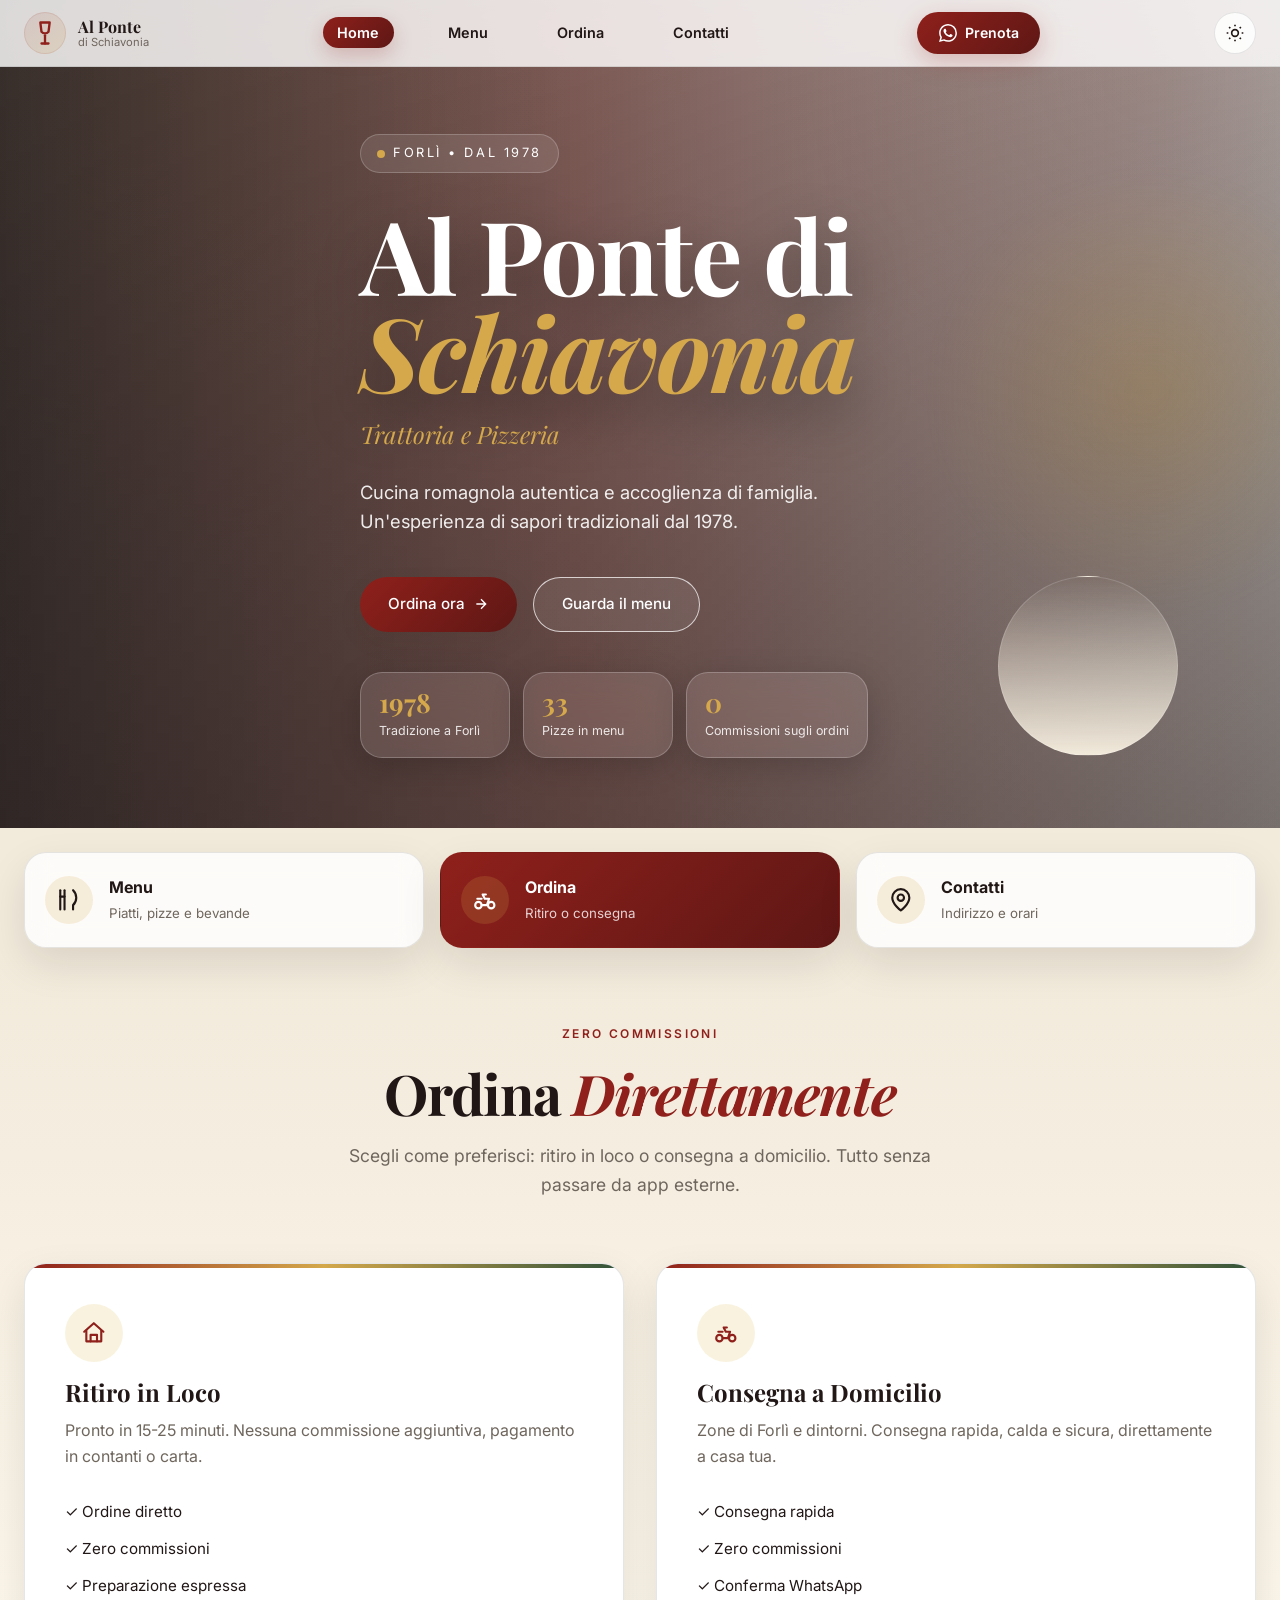
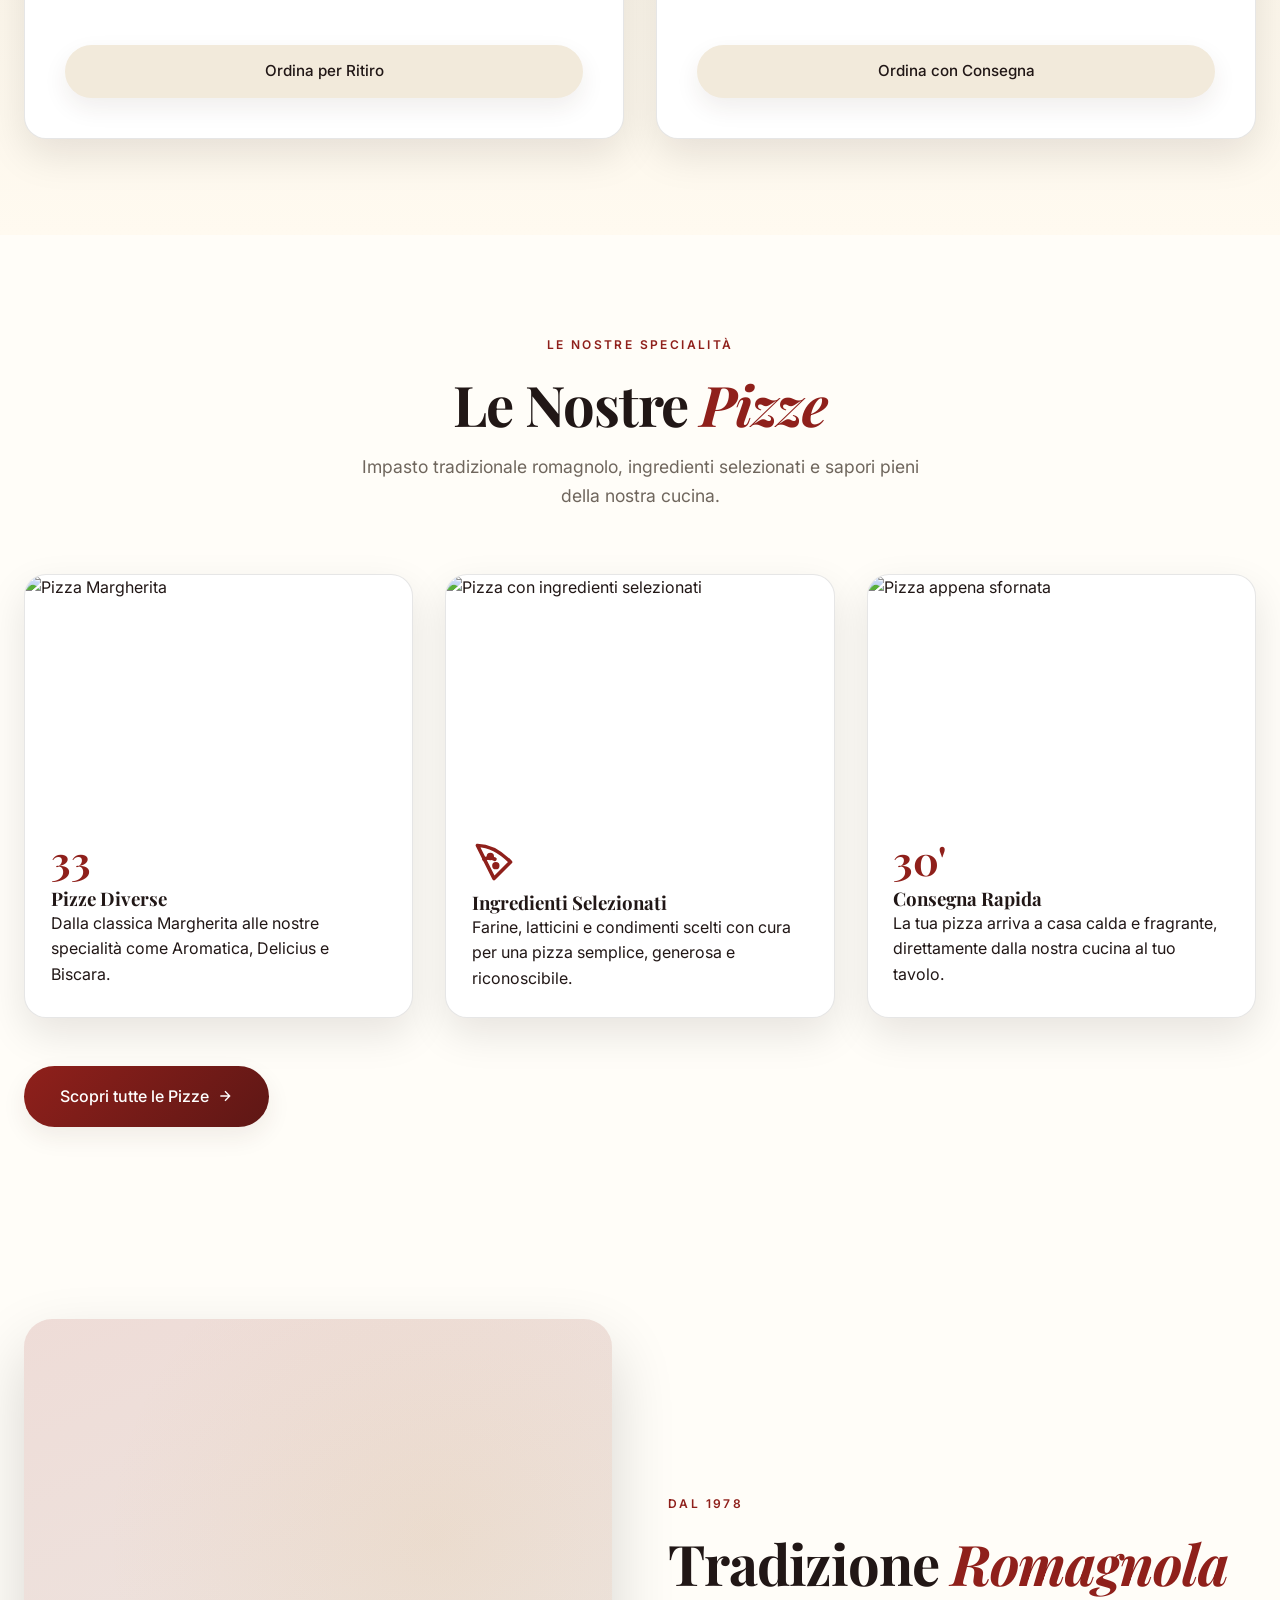
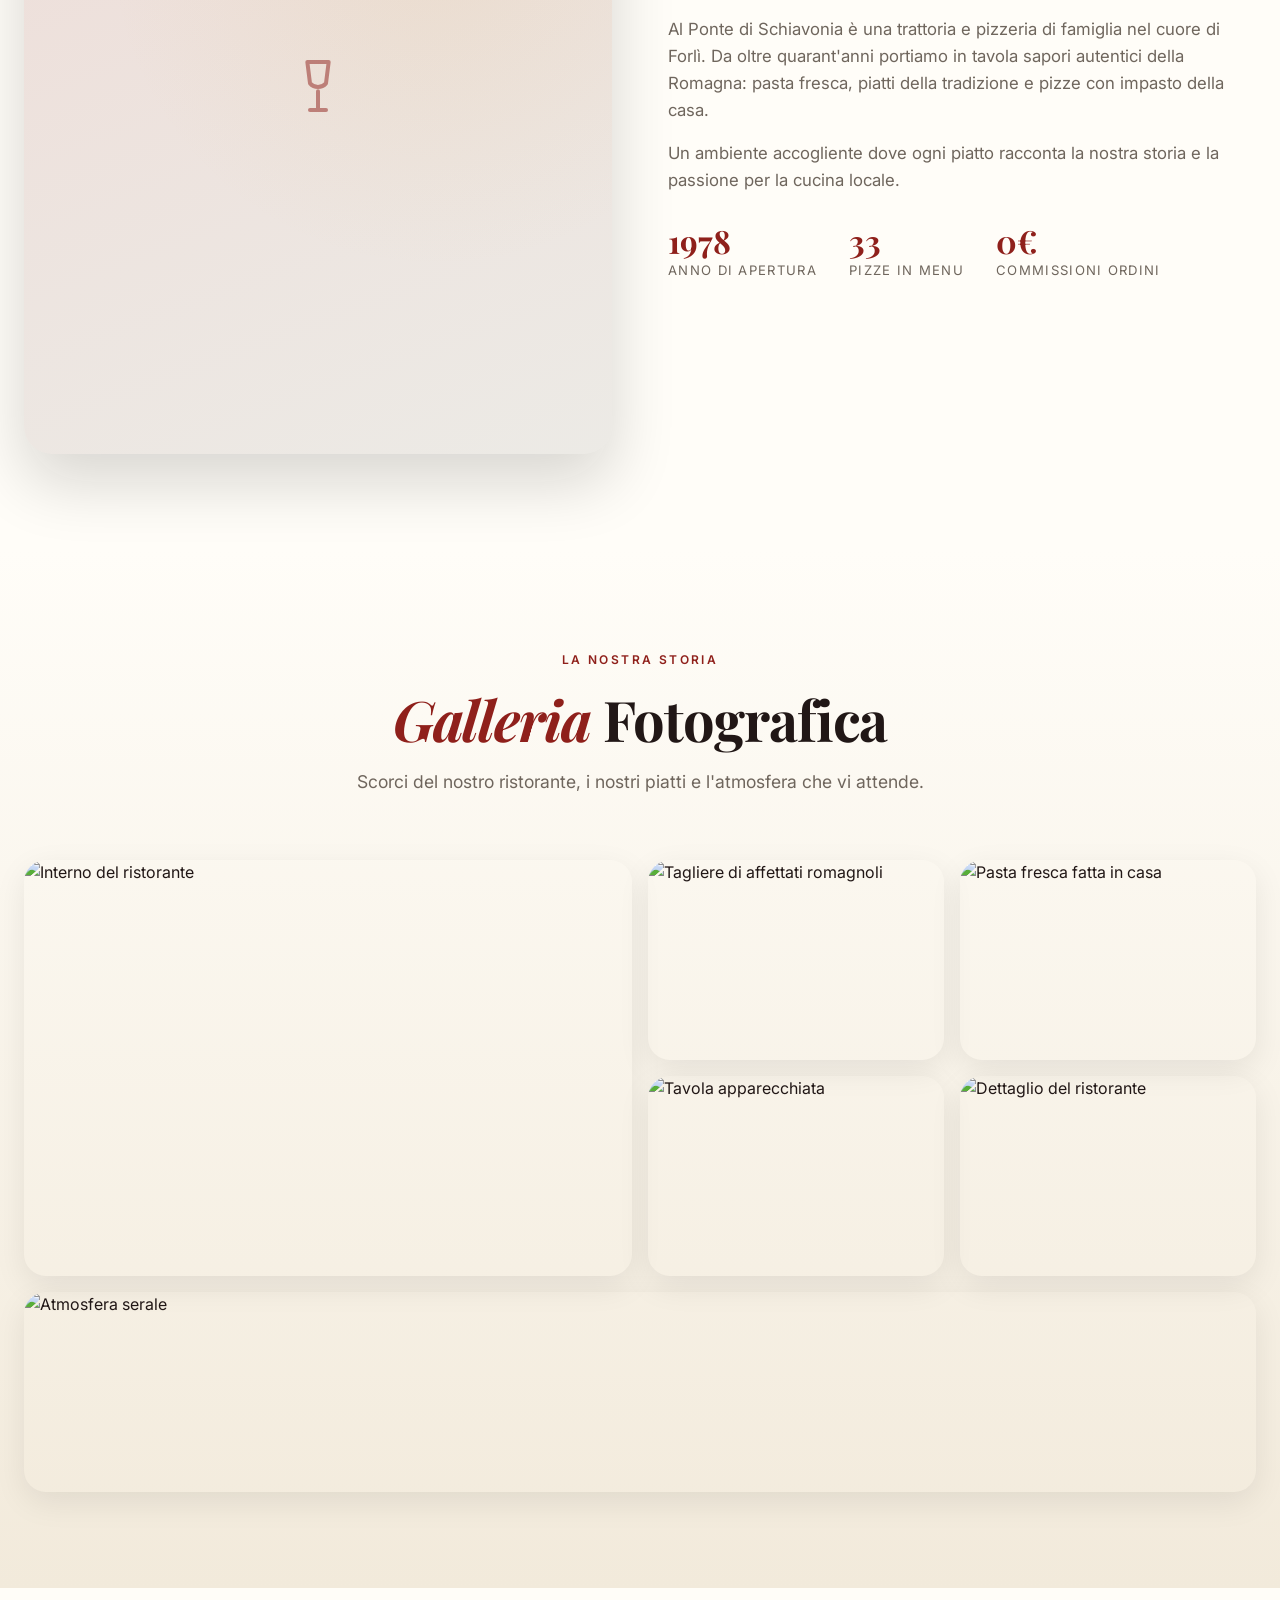
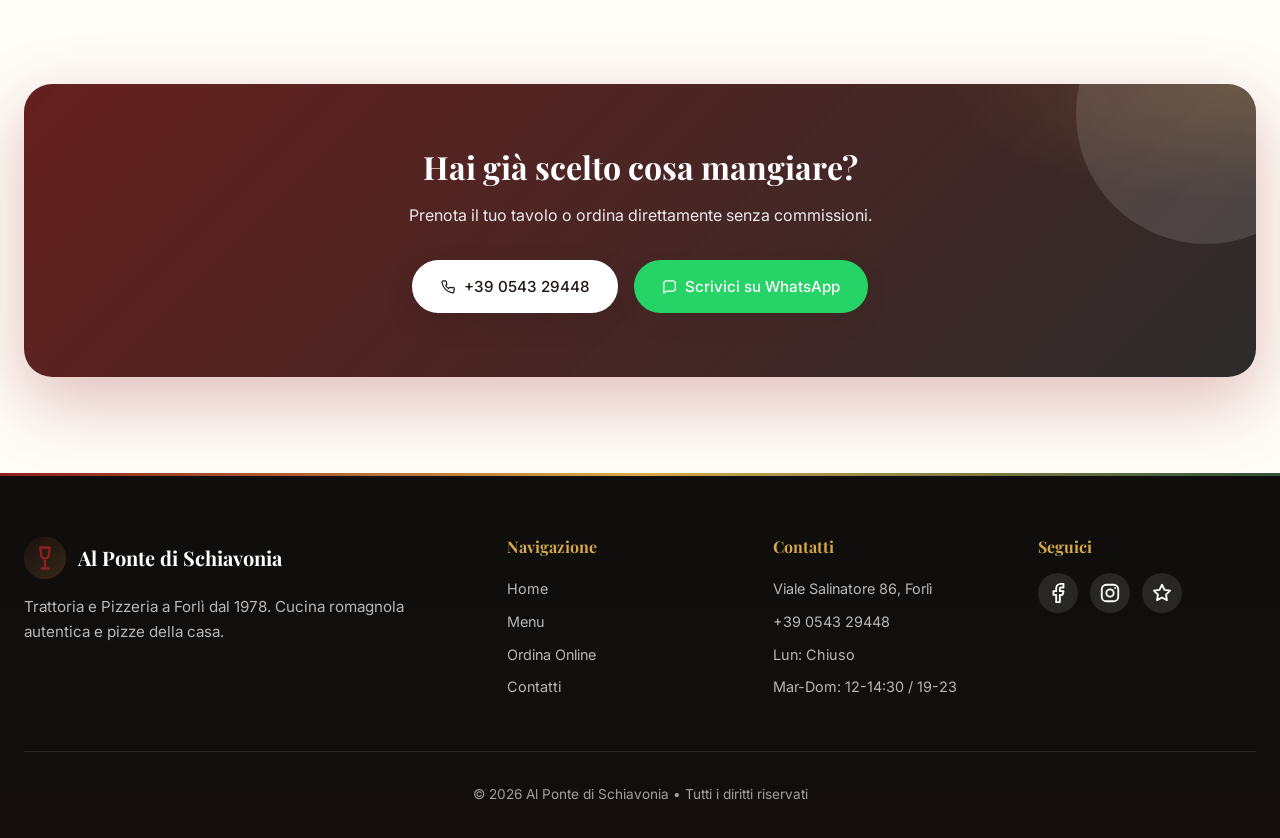
==== commit 7f87ecd0: "grok" ====
--- a/index.html
+++ b/index.html
@@ -119,7 +119,7 @@
 </div>
 
 <!-- HERO SECTION -->
-<header class="hero">
+<header class="hero" data-asset="hero">
     <div class="hero-overlay"></div>
     <div class="container hero-content animate-fade-in">
         <div class="hero-badge">
@@ -274,6 +274,39 @@
                 Scopri tutte le Pizze
                 <svg width="16" height="16" viewBox="0 0 24 24" fill="none" stroke="currentColor" stroke-width="2"><path d="M5 12h14M12 5l7 7-7 7"/></svg>
             </a>
+        </div>
+    </div>
+</section>
+
+<!-- CHI SIAMO -->
+<section class="section-about">
+    <div class="container">
+        <div class="about-grid animate-on-scroll">
+            <div class="about-image">
+                <div class="about-image-placeholder" aria-hidden="true">
+                    <svg class="icon-svg" viewBox="0 0 24 24" fill="none" stroke="currentColor" stroke-width="1.5"><path d="M8 3h8l-1 8a4 4 0 0 1-6 0L8 3z"/><path d="M12 14v7"/><path d="M9 21h6"/></svg>
+                </div>
+            </div>
+            <div class="about-content">
+                <span class="section-label">DAL 1978</span>
+                <h2 class="section-title">Tradizione <em>Romagnola</em></h2>
+                <p>Al Ponte di Schiavonia è una trattoria e pizzeria di famiglia nel cuore di Forlì. Da oltre quarant'anni portiamo in tavola sapori autentici della Romagna: pasta fresca, piatti della tradizione e pizze con impasto della casa.</p>
+                <p>Un ambiente accogliente dove ogni piatto racconta la nostra storia e la passione per la cucina locale.</p>
+                <div class="about-stats">
+                    <div class="about-stat">
+                        <strong>1978</strong>
+                        <span>Anno di apertura</span>
+                    </div>
+                    <div class="about-stat">
+                        <strong>33</strong>
+                        <span>Pizze in menu</span>
+                    </div>
+                    <div class="about-stat">
+                        <strong>0€</strong>
+                        <span>Commissioni ordini</span>
+                    </div>
+                </div>
+            </div>
         </div>
     </div>
 </section>
--- a/css/styles.css
+++ b/css/styles.css
@@ -13,21 +13,31 @@
     --secondary: #d4a84b;
     --accent: #31523a;
     --dark: #211716;
+    --ink: #0f0e0d;
     --light: #fbf8f1;
     --cream: #f2eadb;
     --paper: #fffdf8;
     --gray: #6f665d;
     --gray-light: #e7dccb;
-    --border: rgba(26,26,26,0.10);
-    --shadow: 0 14px 36px rgba(67, 39, 30, 0.08);
-    --shadow-hover: 0 22px 54px rgba(67, 39, 30, 0.14);
-    --radius: 8px;
-    --transition: all 0.4s cubic-bezier(0.16, 1, 0.3, 1);
+    --border: rgba(15, 14, 13, 0.10);
+    --shadow: 0 16px 40px rgba(15, 14, 13, 0.10);
+    --shadow-hover: 0 28px 64px rgba(15, 14, 13, 0.16);
+    --shadow-glow: 0 12px 40px rgba(143, 32, 27, 0.28);
+    --radius-sm: 10px;
+    --radius: 16px;
+    --radius-lg: 22px;
+    --radius-xl: 28px;
+    --transition: all 0.35s cubic-bezier(0.16, 1, 0.3, 1);
+    --transition-fast: all 0.22s cubic-bezier(0.16, 1, 0.3, 1);
     --whatsapp: #25D366;
     --whatsapp-dark: #128C7E;
     --surface: #ffffff;
-    --surface-soft: rgba(255,255,255,0.76);
-    --hero-glow: rgba(212,175,55,0.24);
+    --surface-soft: rgba(255, 255, 255, 0.82);
+    --hero-glow: rgba(212, 168, 75, 0.32);
+    --mesh-1: rgba(143, 32, 27, 0.06);
+    --mesh-2: rgba(212, 168, 75, 0.10);
+    --glass: rgba(255, 255, 255, 0.12);
+    --glass-border: rgba(255, 255, 255, 0.22);
 }
 
 html {
@@ -38,6 +48,8 @@
     font-family: 'Inter', sans-serif;
     color: var(--dark);
     background:
+        radial-gradient(ellipse 80% 50% at 20% -10%, var(--mesh-2), transparent 50%),
+        radial-gradient(ellipse 60% 40% at 90% 0%, var(--mesh-1), transparent 45%),
         linear-gradient(180deg, rgba(255, 253, 248, 0.98), rgba(248, 241, 229, 0.95));
     line-height: 1.6;
     overflow-x: hidden;
@@ -89,8 +101,9 @@
 }
 
 .section-title {
-    font-size: 3.35rem;
+    font-size: clamp(2.5rem, 5vw, 3.5rem);
     margin-bottom: 1rem;
+    letter-spacing: -0.02em;
 }
 
 .section-subtitle {
@@ -114,24 +127,25 @@
     left: 0;
     right: 0;
     z-index: 1000;
-    background: rgba(255, 253, 248, 0.88);
-    backdrop-filter: blur(20px);
-    -webkit-backdrop-filter: blur(20px);
+    background: var(--surface-soft);
+    backdrop-filter: blur(24px) saturate(1.4);
+    -webkit-backdrop-filter: blur(24px) saturate(1.4);
     transition: var(--transition);
-    border-bottom: 1px solid rgba(139, 99, 68, 0.14);
+    border-bottom: 1px solid var(--border);
 }
 
 .navbar.scrolled {
-    background: rgba(255, 253, 248, 0.96);
-    border-bottom: 1px solid rgba(139, 99, 68, 0.18);
-    box-shadow: 0 10px 28px rgba(67, 39, 30, 0.07);
+    background: rgba(255, 253, 248, 0.94);
+    border-bottom: 1px solid rgba(15, 14, 13, 0.12);
+    box-shadow: 0 12px 36px rgba(15, 14, 13, 0.08);
 }
 
 .nav-container {
     display: flex;
     align-items: center;
     justify-content: space-between;
-    padding: 1rem 1.5rem;
+    padding: 0.75rem 1.5rem;
+    gap: 1rem;
 }
 
 .logo {
@@ -173,50 +187,48 @@
 }
 
 .nav-links a {
-    font-size: 0.95rem;
-    font-weight: 500;
+    font-size: 0.9rem;
+    font-weight: 600;
     color: var(--dark);
     position: relative;
-    transition: color 0.3s;
+    transition: var(--transition-fast);
+    padding: 0.45rem 0.9rem;
+    border-radius: 50px;
 }
 
 .nav-links a::after {
-    content: '';
-    position: absolute;
-    bottom: -6px;
-    left: 0;
-    width: 0;
-    height: 2px;
-    background: var(--primary);
-    transition: width 0.3s;
-}
-
-.nav-links a:hover,
+    display: none;
+}
+
+.nav-links a:hover {
+    color: var(--primary);
+    background: rgba(143, 32, 27, 0.06);
+}
+
 .nav-links a.active {
-    color: var(--primary);
-}
-
-.nav-links a.active::after,
-.nav-links a:hover::after {
-    width: 100%;
+    color: white;
+    background: linear-gradient(135deg, var(--primary), var(--primary-dark));
+    box-shadow: 0 8px 20px rgba(143, 32, 27, 0.22);
 }
 
 .btn-prenota-nav {
     background: linear-gradient(135deg, var(--primary), var(--primary-dark));
     color: white;
-    padding: 0.6rem 1.25rem;
+    padding: 0.6rem 1.35rem;
     border-radius: 50px;
-    font-size: 0.9rem;
-    font-weight: 500;
+    font-size: 0.88rem;
+    font-weight: 600;
     display: flex;
     align-items: center;
     gap: 0.5rem;
-    transition: var(--transition);
+    transition: var(--transition-fast);
+    box-shadow: 0 8px 24px rgba(143, 32, 27, 0.25);
 }
 
 .btn-prenota-nav:hover {
     background: var(--primary-dark);
-    transform: translateY(-2px);
+    transform: translateY(-3px);
+    box-shadow: var(--shadow-glow);
 }
 
 .mobile-menu-btn {
@@ -296,12 +308,34 @@
 .btn-primary {
     background: linear-gradient(135deg, var(--primary), var(--primary-dark));
     color: white;
+    position: relative;
+    overflow: hidden;
+    isolation: isolate;
+}
+
+.btn-primary::before {
+    content: '';
+    position: absolute;
+    inset: 0;
+    background: linear-gradient(105deg, transparent 40%, rgba(255, 255, 255, 0.22) 50%, transparent 60%);
+    transform: translateX(-120%);
+    transition: transform 0.55s ease;
+    z-index: 0;
+}
+
+.btn-primary:hover::before {
+    transform: translateX(120%);
 }
 
 .btn-primary:hover {
     background: var(--primary-dark);
-    transform: translateY(-2px);
-    box-shadow: 0 10px 30px rgba(139, 26, 26, 0.3);
+    transform: translateY(-3px);
+    box-shadow: var(--shadow-glow);
+}
+
+.btn-primary > * {
+    position: relative;
+    z-index: 1;
 }
 
 .btn-outline {
@@ -427,11 +461,12 @@
 }
 
 .hero-title {
-    font-size: 5.6rem;
-    line-height: 1;
+    font-size: clamp(3.5rem, 8vw, 6.5rem);
+    line-height: 0.95;
     margin-bottom: 1rem;
     text-wrap: balance;
-    text-shadow: 0 16px 46px rgba(0, 0, 0, 0.35);
+    text-shadow: 0 20px 60px rgba(0, 0, 0, 0.45);
+    letter-spacing: -0.02em;
 }
 
 .hero-title em {
@@ -469,11 +504,19 @@
 
 .hero-fact {
     min-width: 150px;
-    padding: 0.9rem 1rem;
-    border: 1px solid rgba(255, 255, 255, 0.24);
-    border-radius: var(--radius);
-    background: rgba(255, 253, 248, 0.11);
-    backdrop-filter: blur(14px);
+    padding: 1rem 1.15rem;
+    border: 1px solid var(--glass-border);
+    border-radius: var(--radius-lg);
+    background: var(--glass);
+    backdrop-filter: blur(18px) saturate(1.3);
+    box-shadow: 0 8px 32px rgba(0, 0, 0, 0.18);
+    transition: var(--transition-fast);
+}
+
+.hero-fact:hover {
+    transform: translateY(-4px);
+    border-color: rgba(212, 168, 75, 0.5);
+    box-shadow: 0 16px 40px rgba(0, 0, 0, 0.25);
 }
 
 .hero-fact strong {
@@ -544,17 +587,19 @@
     display: flex;
     align-items: center;
     gap: 1rem;
-    padding: 1.15rem;
-    background: rgba(255, 253, 248, 0.94);
+    padding: 1.25rem;
+    background: var(--surface-soft);
     border: 1px solid var(--border);
-    border-radius: var(--radius);
+    border-radius: var(--radius-lg);
     box-shadow: var(--shadow);
-    transition: var(--transition);
+    transition: var(--transition-fast);
+    backdrop-filter: blur(12px);
 }
 
 .quick-action-card:hover {
-    transform: translateY(-4px);
+    transform: translateY(-6px) scale(1.01);
     box-shadow: var(--shadow-hover);
+    border-color: rgba(143, 32, 27, 0.18);
 }
 
 .quick-action-primary {
@@ -602,10 +647,10 @@
 .order-card {
     background: var(--paper);
     padding: 2.5rem;
-    border-radius: var(--radius);
+    border-radius: var(--radius-lg);
     border: 1px solid var(--border);
     box-shadow: var(--shadow);
-    transition: var(--transition);
+    transition: var(--transition-fast);
     position: relative;
     overflow: hidden;
 }
@@ -621,8 +666,9 @@
 }
 
 .order-card:hover {
-    transform: translateY(-8px);
+    transform: translateY(-10px) scale(1.01);
     box-shadow: var(--shadow-hover);
+    border-color: rgba(143, 32, 27, 0.14);
 }
 
 .order-icon {
@@ -671,15 +717,15 @@
 
 .specialty-card {
     background: white;
-    border-radius: var(--radius);
+    border-radius: var(--radius-lg);
     overflow: hidden;
-    transition: var(--transition);
+    transition: var(--transition-fast);
     border: 1px solid var(--border);
     box-shadow: var(--shadow);
 }
 
 .specialty-card:hover {
-    transform: translateY(-8px);
+    transform: translateY(-10px) scale(1.02);
     box-shadow: var(--shadow-hover);
 }
 
@@ -726,11 +772,11 @@
 }
 
 .gallery-item {
-    border-radius: var(--radius);
+    border-radius: var(--radius-lg);
     overflow: hidden;
     position: relative;
     cursor: pointer;
-    box-shadow: 0 14px 36px rgba(67, 39, 30, 0.1);
+    box-shadow: 0 16px 40px rgba(15, 14, 13, 0.12);
 }
 
 .gallery-item::after {
@@ -773,11 +819,12 @@
 
 .cta-box {
     background:
-        linear-gradient(135deg, rgba(95, 23, 21, 0.95), rgba(49, 82, 58, 0.9)),
+        radial-gradient(ellipse 50% 80% at 100% 0%, rgba(212, 168, 75, 0.2), transparent 50%),
+        linear-gradient(135deg, rgba(95, 23, 21, 0.96), rgba(15, 14, 13, 0.88)),
         url('https://images.unsplash.com/photo-1514933651103-005eec06c04b?w=1400&q=80') center/cover;
     color: white;
     padding: 4rem 2rem;
-    border-radius: var(--radius);
+    border-radius: var(--radius-xl);
     text-align: center;
     box-shadow: var(--shadow-hover);
 }
@@ -804,9 +851,10 @@
    PAGE HEROES
 ======================================== */
 .page-hero {
-    padding: 8.5rem 0 4.75rem;
+    padding: 9rem 0 5rem;
     background:
-        linear-gradient(135deg, rgba(94, 23, 21, 0.92), rgba(33, 23, 22, 0.72)),
+        radial-gradient(ellipse 70% 60% at 80% 20%, rgba(212, 168, 75, 0.25), transparent 50%),
+        linear-gradient(135deg, rgba(94, 23, 21, 0.94), rgba(15, 14, 13, 0.82)),
         url('https://images.unsplash.com/photo-1498579150354-977475b7ea0b?w=1600&q=82') center/cover;
     color: white;
     text-align: center;
@@ -831,9 +879,11 @@
 }
 
 .page-title {
-    font-size: 3.8rem;
+    font-size: clamp(2.75rem, 6vw, 4.25rem);
     color: white;
     margin-bottom: 1rem;
+    letter-spacing: -0.02em;
+    text-shadow: 0 12px 40px rgba(0, 0, 0, 0.35);
 }
 
 .page-title em {
@@ -910,11 +960,12 @@
 .filter-btn {
     background: rgba(255, 255, 255, 0.76);
     border: 1px solid var(--border);
-    padding: 0.5rem 1rem;
+    padding: 0.55rem 1.15rem;
     border-radius: 50px;
     font-size: 0.85rem;
+    font-weight: 600;
     cursor: pointer;
-    transition: var(--transition);
+    transition: var(--transition-fast);
     font-family: 'Inter', sans-serif;
     white-space: nowrap;
 }
@@ -928,7 +979,8 @@
     background: linear-gradient(135deg, var(--primary), var(--primary-dark));
     color: white;
     border-color: var(--primary);
-    box-shadow: 0 10px 20px rgba(143, 32, 27, 0.18);
+    box-shadow: var(--shadow-glow);
+    transform: translateY(-1px);
 }
 
 .filter-btn span {
@@ -970,18 +1022,19 @@
 
 .menu-item {
     background: var(--paper);
-    border-radius: var(--radius);
+    border-radius: var(--radius-lg);
     overflow: hidden;
     box-shadow: var(--shadow);
-    transition: var(--transition);
+    transition: var(--transition-fast);
     display: flex;
     flex-direction: column;
     border: 1px solid var(--border);
 }
 
 .menu-item:hover {
-    transform: translateY(-5px);
+    transform: translateY(-8px) scale(1.01);
     box-shadow: var(--shadow-hover);
+    border-color: rgba(143, 32, 27, 0.12);
 }
 
 .menu-item-image {
@@ -1536,16 +1589,17 @@
 .contact-card {
     background: var(--paper);
     padding: 2rem;
-    border-radius: var(--radius);
+    border-radius: var(--radius-lg);
     box-shadow: var(--shadow);
     text-align: center;
-    transition: var(--transition);
+    transition: var(--transition-fast);
     border: 1px solid var(--border);
 }
 
 .contact-card:hover {
-    transform: translateY(-5px);
+    transform: translateY(-8px) scale(1.02);
     box-shadow: var(--shadow-hover);
+    border-color: rgba(143, 32, 27, 0.12);
 }
 
 .contact-icon {
@@ -1621,10 +1675,20 @@
    FOOTER
 ======================================== */
 .footer {
-    background:
-        linear-gradient(180deg, #211716, #130e0d);
+    background: linear-gradient(180deg, var(--ink), #130e0d);
     color: white;
     padding: 4rem 0 2rem;
+    position: relative;
+}
+
+.footer::before {
+    content: '';
+    position: absolute;
+    top: 0;
+    left: 0;
+    right: 0;
+    height: 3px;
+    background: linear-gradient(90deg, var(--primary), var(--secondary), var(--accent));
 }
 
 .footer-grid {
@@ -2254,16 +2318,22 @@
     --secondary: #F1C75B;
     --accent: #86A65D;
     --dark: #F7F1E7;
+    --ink: #F7F1E7;
     --light: #11100E;
     --cream: #1B1815;
     --gray: #BDB3A7;
     --gray-light: rgba(255,255,255,0.12);
-    --shadow: 0 14px 44px rgba(0,0,0,0.32);
-    --shadow-hover: 0 24px 70px rgba(0,0,0,0.48);
+    --shadow: 0 16px 48px rgba(0,0,0,0.36);
+    --shadow-hover: 0 28px 72px rgba(0,0,0,0.52);
+    --shadow-glow: 0 12px 40px rgba(196, 74, 58, 0.32);
     --surface: #181512;
-    --surface-soft: rgba(24,21,18,0.78);
-    --border: rgba(255,255,255,0.12);
+    --surface-soft: rgba(24, 21, 18, 0.88);
+    --border: rgba(255,255,255,0.10);
     --hero-glow: rgba(241,199,91,0.22);
+    --mesh-1: rgba(196, 74, 58, 0.10);
+    --mesh-2: rgba(241, 199, 91, 0.08);
+    --glass: rgba(255, 255, 255, 0.08);
+    --glass-border: rgba(255, 255, 255, 0.14);
 }
 
 body {
@@ -2581,10 +2651,9 @@
 }
 
 .cta-box {
-    background: linear-gradient(135deg, var(--primary), var(--primary-dark));
     position: relative;
     overflow: hidden;
-    box-shadow: 0 24px 70px rgba(139,26,26,0.25);
+    box-shadow: 0 24px 70px rgba(139, 26, 26, 0.28);
 }
 
 .cta-box::before {
@@ -2600,8 +2669,9 @@
 
 .page-hero {
     background:
-        radial-gradient(circle at 72% 20%, rgba(212,175,55,0.28), transparent 24rem),
-        linear-gradient(135deg, var(--primary), var(--primary-dark));
+        radial-gradient(ellipse 70% 60% at 80% 20%, rgba(212, 168, 75, 0.28), transparent 50%),
+        linear-gradient(135deg, rgba(94, 23, 21, 0.94), rgba(15, 14, 13, 0.88)),
+        url('https://images.unsplash.com/photo-1498579150354-977475b7ea0b?w=1600&q=82') center/cover;
 }
 
 body.dark-mode .btn-light {
@@ -2881,3 +2951,208 @@
         border-radius: 18px;
     }
 }
+
+/* ========================================
+   MODERN: LOGO, MENU PLACEHOLDERS, ABOUT
+======================================== */
+.logo-img {
+    width: 42px;
+    height: 42px;
+    border-radius: 50%;
+    object-fit: cover;
+    box-shadow: 0 4px 16px rgba(143, 32, 27, 0.2);
+}
+
+.menu-item-image {
+    height: 160px;
+    overflow: hidden;
+    position: relative;
+    flex-shrink: 0;
+}
+
+.menu-item-image img {
+    width: 100%;
+    height: 100%;
+    object-fit: cover;
+    transition: transform 0.5s ease;
+}
+
+.menu-item:hover .menu-item-image img {
+    transform: scale(1.06);
+}
+
+.menu-item-placeholder {
+    width: 100%;
+    height: 100%;
+    display: grid;
+    place-items: center;
+    background:
+        radial-gradient(circle at 30% 30%, rgba(212, 168, 75, 0.22), transparent 55%),
+        linear-gradient(135deg, rgba(143, 32, 27, 0.12), rgba(49, 82, 58, 0.10));
+    color: var(--primary);
+}
+
+.menu-item-placeholder .icon-svg {
+    width: 2.5rem;
+    height: 2.5rem;
+    opacity: 0.7;
+}
+
+.menu-item-placeholder[data-category="pizze"] {
+    background: linear-gradient(135deg, rgba(143, 32, 27, 0.14), rgba(212, 168, 75, 0.16));
+}
+
+.menu-item-placeholder[data-category="primi"] {
+    background: linear-gradient(135deg, rgba(212, 168, 75, 0.18), rgba(143, 32, 27, 0.10));
+}
+
+.menu-item-placeholder[data-category="birre"],
+.menu-item-placeholder[data-category="vini_rossi"],
+.menu-item-placeholder[data-category="vini_bianchi"],
+.menu-item-placeholder[data-category="bevande"] {
+    background: linear-gradient(135deg, rgba(49, 82, 58, 0.14), rgba(143, 32, 27, 0.08));
+}
+
+.section-about {
+    background: var(--paper);
+    padding: 6rem 0;
+}
+
+.about-grid {
+    display: grid;
+    grid-template-columns: 1fr 1fr;
+    gap: 3.5rem;
+    align-items: center;
+}
+
+.about-image {
+    border-radius: var(--radius-xl);
+    overflow: hidden;
+    aspect-ratio: 4 / 5;
+    box-shadow: var(--shadow-hover);
+    position: relative;
+}
+
+.about-image img {
+    width: 100%;
+    height: 100%;
+    object-fit: cover;
+}
+
+.about-image-placeholder {
+    width: 100%;
+    height: 100%;
+    display: grid;
+    place-items: center;
+    background:
+        radial-gradient(circle at 70% 30%, var(--mesh-2), transparent 50%),
+        linear-gradient(160deg, rgba(143, 32, 27, 0.15), rgba(15, 14, 13, 0.08));
+    color: var(--primary);
+}
+
+.about-image-placeholder .icon-svg {
+    width: 4rem;
+    height: 4rem;
+    opacity: 0.5;
+}
+
+.about-content .section-label {
+    text-align: left;
+}
+
+.about-content .section-title {
+    text-align: left;
+    margin-bottom: 1.25rem;
+}
+
+.about-content p {
+    color: var(--gray);
+    margin-bottom: 1rem;
+    font-size: 1.05rem;
+}
+
+.about-stats {
+    display: flex;
+    gap: 2rem;
+    margin-top: 2rem;
+    flex-wrap: wrap;
+}
+
+.about-stat strong {
+    display: block;
+    font-family: 'Playfair Display', serif;
+    font-size: 2rem;
+    color: var(--primary);
+    line-height: 1;
+}
+
+.about-stat span {
+    font-size: 0.82rem;
+    color: var(--gray);
+    text-transform: uppercase;
+    letter-spacing: 0.1em;
+}
+
+.order-icon {
+    animation: iconFloat 4s ease-in-out infinite;
+}
+
+@keyframes iconFloat {
+    0%, 100% { transform: translateY(0); }
+    50% { transform: translateY(-4px); }
+}
+
+.cta-box {
+    border-radius: var(--radius-xl);
+}
+
+@media (max-width: 768px) {
+    .about-grid {
+        grid-template-columns: 1fr;
+        gap: 2rem;
+    }
+
+    .about-image {
+        aspect-ratio: 16 / 10;
+        max-height: 280px;
+    }
+
+    .about-content .section-title,
+    .about-content .section-label {
+        text-align: center;
+    }
+
+    .about-content p {
+        text-align: center;
+    }
+
+    .about-stats {
+        justify-content: center;
+    }
+}
+
+@media (prefers-reduced-motion: reduce) {
+    *, *::before, *::after {
+        animation-duration: 0.01ms !important;
+        animation-iteration-count: 1 !important;
+        transition-duration: 0.01ms !important;
+    }
+
+    .hero-content {
+        transform: none !important;
+    }
+
+    .hero::before,
+    .hero::after {
+        animation: none !important;
+    }
+
+    .order-icon {
+        animation: none !important;
+    }
+
+    .animate-on-scroll {
+        opacity: 1;
+        transform: none;
+    }
+}
